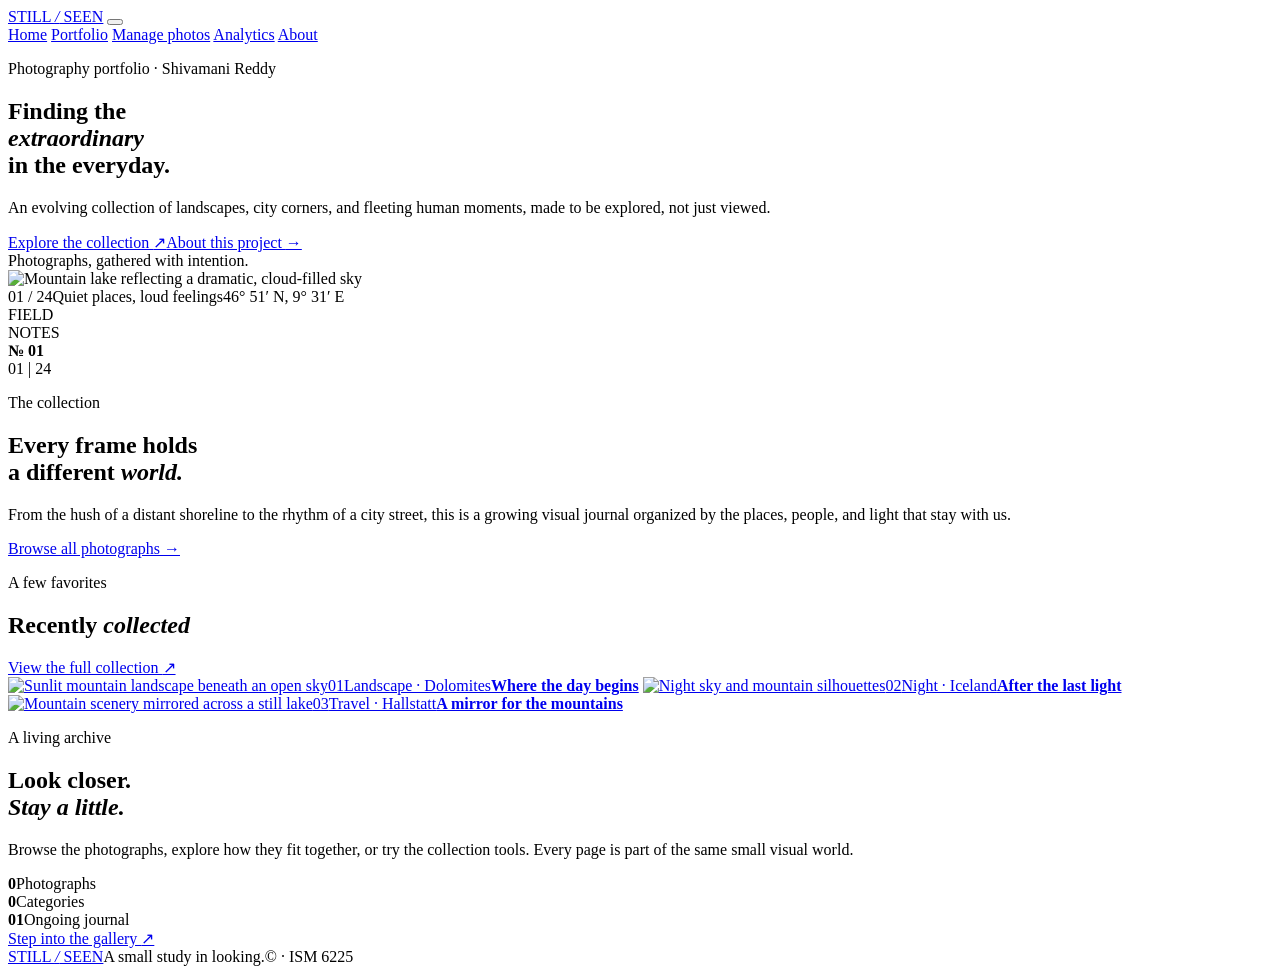
==== index.html @ bc836c69 "Add files via upload" ====
<!doctype html>
<html lang="en">
<head>
  <meta charset="utf-8">
  <meta name="viewport" content="width=device-width, initial-scale=1">
  <meta name="description" content="A photography collection exploring people, places, and the small moments in between.">
  <title>Still / Seen | Photography Portfolio</title>
  <link rel="icon" href="img/brand-mark.svg" type="image/svg+xml">
  <link rel="preconnect" href="https://fonts.googleapis.com">
  <link rel="preconnect" href="https://fonts.gstatic.com" crossorigin>
  <link href="https://fonts.googleapis.com/css2?family=DM+Sans:wght@400;500;600;700&family=Playfair+Display:wght@500;600;700&display=swap" rel="stylesheet">
  <link rel="stylesheet" href="css/main.css">
  <script src="js/main.js?v=4" defer></script>
</head>
<body>
  <header class="site-header">
    <div class="nav-shell">
      <a class="brand" href="index.html"><img src="img/brand-mark.svg" alt=""><span>STILL <i>/</i> SEEN</span></a>
      <button class="menu-toggle" type="button" aria-expanded="false" aria-controls="primary-nav" aria-label="Open navigation"><span></span><span></span></button>
      <nav class="primary-nav" id="primary-nav" aria-label="Main navigation">
        <a class="current" aria-current="page" href="index.html">Home</a>
        <a href="portfolio.html">Portfolio</a>
        <a href="managephotos.html">Manage photos</a>
        <a href="analytics.html">Analytics</a>
        <a href="aboutus.html">About</a>
      </nav>
    </div>
  </header>
  <main>
    <section class="hero">
      <div class="hero-copy">
        <p class="eyebrow"><span class="eyebrow-dot"></span> Photography portfolio · Shivamani Reddy</p>
        <h1>Finding the<br><em>extraordinary</em><br>in the everyday.</h1>
        <p class="hero-description">An evolving collection of landscapes, city corners, and fleeting human moments, made to be explored, not just viewed.</p>
        <div class="hero-actions"><a class="button button-dark" href="portfolio.html">Explore the collection <span aria-hidden="true">↗</span></a><a class="text-link" href="aboutus.html">About this project <span aria-hidden="true">→</span></a></div>
        <div class="hero-note"><span class="note-line"></span><span>Photographs, gathered with intention.</span></div>
      </div>
      <div class="hero-visual">
        <img src="img/alpine-lake.webp" alt="Mountain lake reflecting a dramatic, cloud-filled sky">
        <div class="photo-caption">        <span>01 / 24</span><span>Quiet places, loud feelings</span><span>46° 51′ N, 9° 31′ E</span></div>
        <div class="image-stamp">FIELD<br>NOTES<br><b>№ 01</b></div>
      </div>
      <div class="hero-index" aria-hidden="true">01 | 24</div>
    </section>
    <section class="intro section-wrap">
      <div><p class="eyebrow">The collection</p><h2>Every frame holds<br>a different <em>world.</em></h2></div>
      <div class="intro-aside"><p>From the hush of a distant shoreline to the rhythm of a city street, this is a growing visual journal organized by the places, people, and light that stay with us.</p><a class="text-link" href="portfolio.html">Browse all photographs <span aria-hidden="true">→</span></a></div>
    </section>
    <section class="featured section-wrap">
      <div class="section-heading"><div><p class="eyebrow">A few favorites</p><h2>Recently <em>collected</em></h2></div><a class="text-link" href="portfolio.html">View the full collection <span aria-hidden="true">↗</span></a></div>
      <div class="featured-grid">
        <a class="featured-card featured-large" href="portfolio.html"><img src="img/dolomites.webp" alt="Sunlit mountain landscape beneath an open sky" loading="lazy"><span class="card-number">01</span><span class="featured-label"><span>Landscape · Dolomites</span><b>Where the day begins</b></span></a>
        <a class="featured-card" href="portfolio.html"><img src="img/night-sky.webp" alt="Night sky and mountain silhouettes" loading="lazy"><span class="card-number">02</span><span class="featured-label"><span>Night · Iceland</span><b>After the last light</b></span></a>
        <a class="featured-card" href="portfolio.html"><img src="img/lake-reflection.webp" alt="Mountain scenery mirrored across a still lake" loading="lazy"><span class="card-number">03</span><span class="featured-label"><span>Travel · Hallstatt</span><b>A mirror for the mountains</b></span></a>
      </div>
    </section>
    <section class="home-bottom">
      <div class="section-wrap bottom-inner"><div><p class="eyebrow">A living archive</p><h2>Look closer.<br><em>Stay a little.</em></h2></div><div class="bottom-right"><p>Browse the photographs, explore how they fit together, or try the collection tools. Every page is part of the same small visual world.</p><div class="stat-line"><div><strong data-stat-total>0</strong><span>Photographs</span></div><div><strong data-stat-categories>0</strong><span>Categories</span></div><div><strong>01</strong><span>Ongoing journal</span></div></div><a class="button button-light" href="portfolio.html">Step into the gallery <span aria-hidden="true">↗</span></a></div></div>
    </section>
  </main>
  <footer class="site-footer"><div class="footer-inner"><a class="brand" href="index.html"><img src="img/brand-mark.svg" alt=""><span>STILL <i>/</i> SEEN</span></a><span>A small study in looking.</span><span>© <span data-year></span> · ISM 6225</span></div></footer>
</body>
</html>
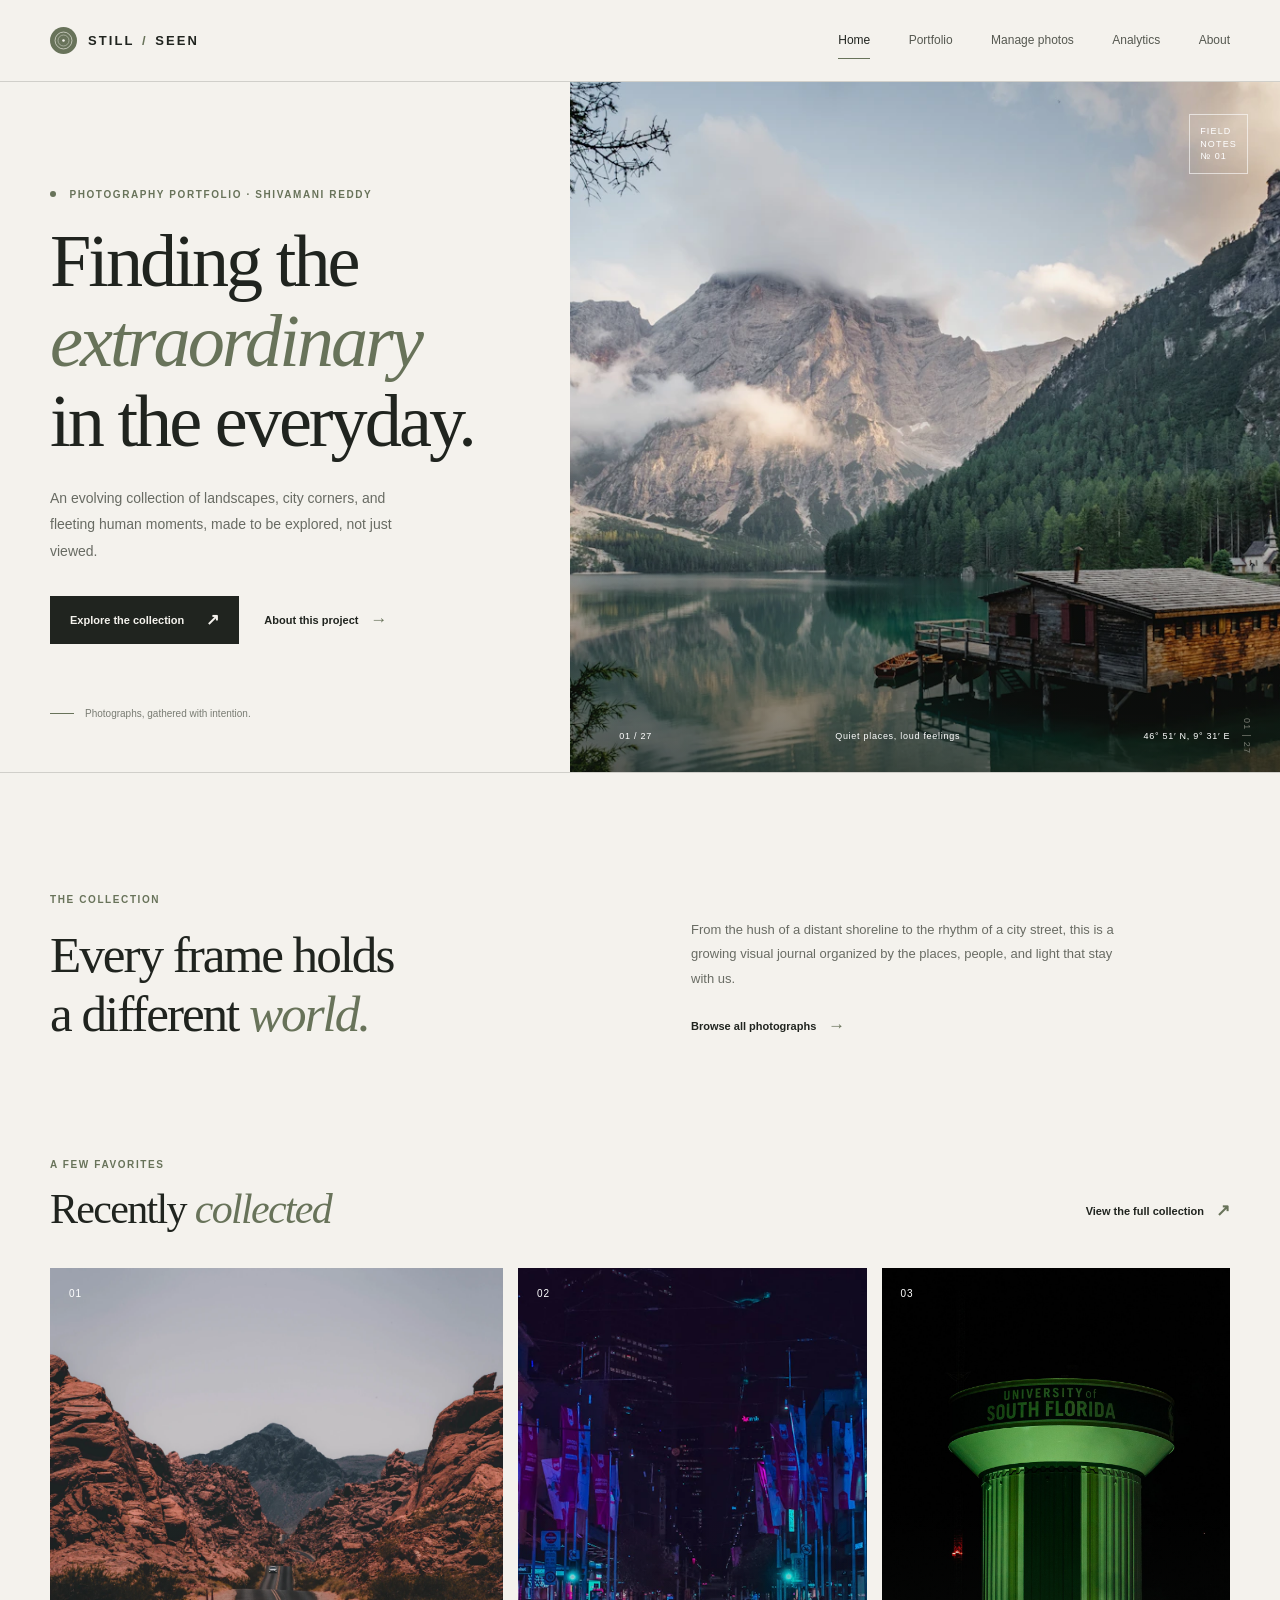
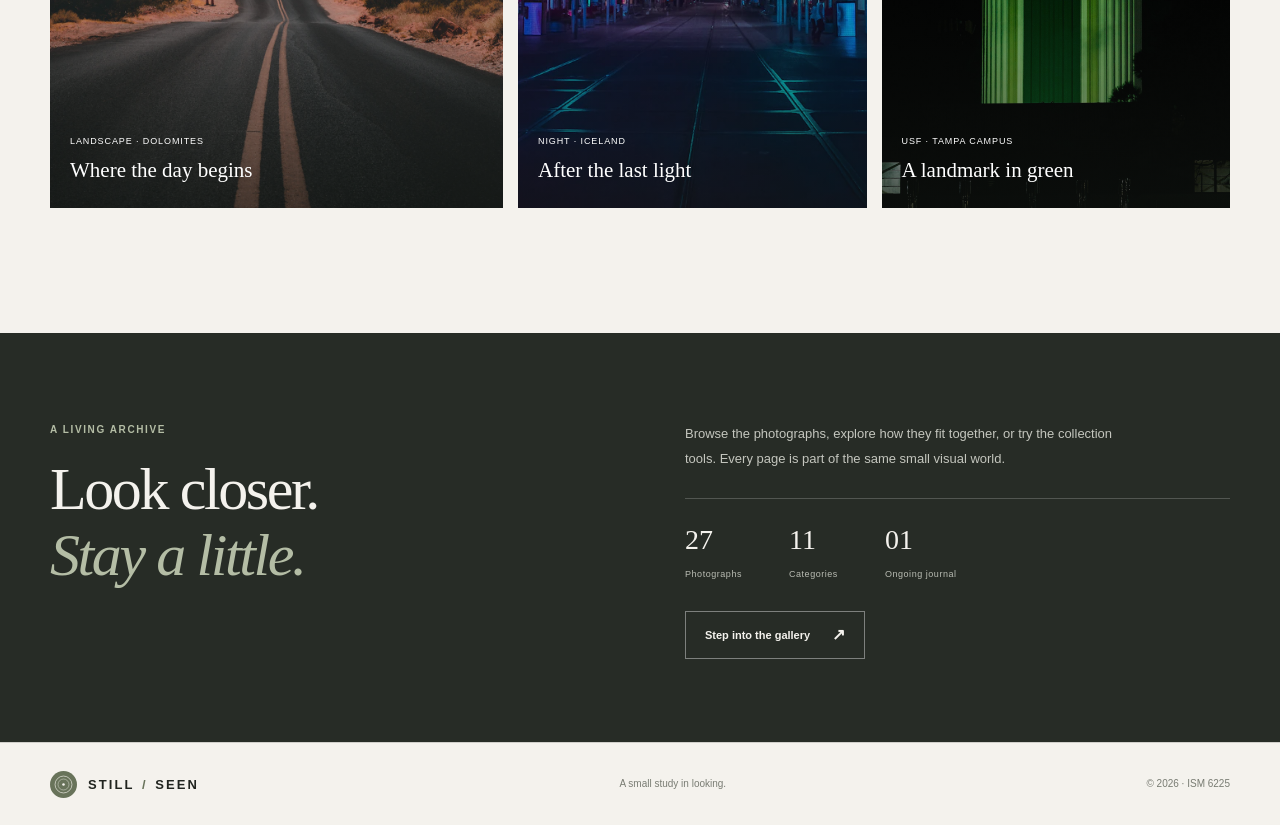
==== commit ac6478eb: "Add USF campus photographs to portfolio Co-authored-by: Copilot <223556219+Copilot@users.noreply.git" ====
--- a/index.html
+++ b/index.html
@@ -37,10 +37,10 @@
       </div>
       <div class="hero-visual">
         <img src="img/alpine-lake.webp" alt="Mountain lake reflecting a dramatic, cloud-filled sky">
-        <div class="photo-caption">        <span>01 / 24</span><span>Quiet places, loud feelings</span><span>46° 51′ N, 9° 31′ E</span></div>
+        <div class="photo-caption">                <span>01 / 27</span><span>Quiet places, loud feelings</span><span>46° 51′ N, 9° 31′ E</span></div>
         <div class="image-stamp">FIELD<br>NOTES<br><b>№ 01</b></div>
       </div>
-      <div class="hero-index" aria-hidden="true">01 | 24</div>
+      <div class="hero-index" aria-hidden="true">01 | 27</div>
     </section>
     <section class="intro section-wrap">
       <div><p class="eyebrow">The collection</p><h2>Every frame holds<br>a different <em>world.</em></h2></div>
@@ -51,7 +51,7 @@
       <div class="featured-grid">
         <a class="featured-card featured-large" href="portfolio.html"><img src="img/dolomites.webp" alt="Sunlit mountain landscape beneath an open sky" loading="lazy"><span class="card-number">01</span><span class="featured-label"><span>Landscape · Dolomites</span><b>Where the day begins</b></span></a>
         <a class="featured-card" href="portfolio.html"><img src="img/night-sky.webp" alt="Night sky and mountain silhouettes" loading="lazy"><span class="card-number">02</span><span class="featured-label"><span>Night · Iceland</span><b>After the last light</b></span></a>
-        <a class="featured-card" href="portfolio.html"><img src="img/lake-reflection.webp" alt="Mountain scenery mirrored across a still lake" loading="lazy"><span class="card-number">03</span><span class="featured-label"><span>Travel · Hallstatt</span><b>A mirror for the mountains</b></span></a>
+        <a class="featured-card" href="portfolio.html?category=USF"><img src="img/usf-water-tower.jpg" alt="The University of South Florida campus water tower" loading="lazy"><span class="card-number">03</span><span class="featured-label"><span>USF · Tampa campus</span><b>A landmark in green</b></span></a>
       </div>
     </section>
     <section class="home-bottom">
--- a/css/main.css
+++ b/css/main.css
@@ -0,0 +1,309 @@
+:root {
+  color-scheme: light;
+  --paper: #f4f2ed;
+  --paper-deep: #eae7df;
+  --ink: #20241f;
+  --muted: #797c73;
+  --olive: #68735a;
+  --line: rgba(32, 36, 31, .17);
+  --serif: "Playfair Display", Georgia, serif;
+  --sans: "DM Sans", Arial, sans-serif;
+}
+* { box-sizing: border-box; }
+html { scroll-behavior: smooth; }
+body { margin: 0; background: var(--paper); color: var(--ink); font-family: var(--sans); font-size: 15px; line-height: 1.65; -webkit-font-smoothing: antialiased; }
+img { display: block; max-width: 100%; }
+a { color: inherit; text-decoration: none; }
+button, input, select, textarea { font: inherit; }
+button, a { -webkit-tap-highlight-color: transparent; }
+.sr-only { position: absolute; width: 1px; height: 1px; overflow: hidden; clip: rect(0,0,0,0); white-space: nowrap; }
+.site-header { height: 82px; border-bottom: 1px solid var(--line); }
+.nav-shell, .footer-inner { width: min(1440px, calc(100% - 100px)); height: 100%; margin: 0 auto; display: flex; align-items: center; justify-content: space-between; }
+.brand { display: inline-flex; align-items: center; gap: 11px; font-size: 13px; font-weight: 700; letter-spacing: .16em; white-space: nowrap; }
+.brand img { width: 27px; height: 27px; }
+.brand i { color: var(--olive); font-style: normal; padding: 0 2px; }
+.primary-nav { display: flex; align-items: center; gap: clamp(22px, 3vw, 47px); }
+.primary-nav a { position: relative; color: #555850; font-size: 12px; transition: color .2s; }
+.primary-nav a:hover, .primary-nav a.current { color: var(--ink); }
+.primary-nav a.current::after { position: absolute; right: 0; bottom: -9px; left: 0; height: 1px; background: var(--olive); content: ""; }
+.menu-toggle { display: none; border: 0; background: transparent; }
+.hero { min-height: 690px; display: grid; grid-template-columns: .89fr 1.11fr; position: relative; border-bottom: 1px solid var(--line); }
+.hero-copy { padding: 105px 5vw 50px max(50px, calc((100vw - 1440px) / 2)); display: flex; flex-direction: column; align-items: flex-start; }
+.eyebrow { margin: 0 0 19px; color: var(--olive); font-size: 10px; font-weight: 700; letter-spacing: .16em; line-height: 1.5; text-transform: uppercase; }
+.eyebrow-dot { display: inline-block; width: 6px; height: 6px; margin-right: 9px; border-radius: 50%; background: var(--olive); vertical-align: 1px; }
+h1, h2, h3, p { margin-top: 0; }
+h1, h2 { font-family: var(--serif); font-weight: 500; letter-spacing: -.04em; }
+h1 { margin-bottom: 23px; font-size: clamp(48px, 5.8vw, 82px); line-height: 1.08; }
+h1 em, h2 em { color: var(--olive); font-weight: 500; }
+.hero-description { max-width: 375px; margin: 0; color: #686b63; font-size: 14px; line-height: 1.9; }
+.hero-actions { display: flex; align-items: center; gap: 25px; margin-top: 32px; }
+.button { min-height: 48px; padding: 0 19px; display: inline-flex; align-items: center; justify-content: center; gap: 22px; border: 1px solid transparent; cursor: pointer; font-size: 11px; font-weight: 600; transition: background .2s, color .2s, border-color .2s; }
+.button span { font-size: 16px; }
+.button-dark { background: var(--ink); color: var(--paper); }
+.button-dark:hover { background: var(--olive); }
+.button-light { border-color: rgba(255,255,255,.4); color: var(--paper); }
+.button-light:hover { background: var(--paper); color: var(--ink); }
+.button-quiet { border-color: var(--line); color: var(--ink); background: transparent; }
+.button-quiet:hover { border-color: var(--ink); }
+.text-link { display: inline-flex; align-items: center; gap: 12px; font-size: 11px; font-weight: 600; }
+.text-link span { color: var(--olive); font-size: 17px; transition: transform .2s; }
+.text-link:hover span { transform: translateX(4px); }
+.hero-note { display: flex; align-items: center; gap: 11px; margin-top: auto; color: var(--muted); font-size: 10px; }
+.note-line { width: 24px; height: 1px; background: var(--olive); }
+.hero-visual { position: relative; min-height: 690px; overflow: hidden; background: #68735a; }
+.hero-visual > img { width: 100%; height: 100%; position: absolute; inset: 0; object-fit: cover; }
+.hero-visual::after { position: absolute; inset: 55% 0 0; background: linear-gradient(transparent, rgba(15,19,16,.56)); content: ""; }
+.photo-caption { position: absolute; z-index: 1; right: 7%; bottom: 28px; left: 7%; display: flex; justify-content: space-between; gap: 8px; color: #fff; font-size: 9px; letter-spacing: .08em; }
+.image-stamp { position: absolute; z-index: 1; top: 32px; right: 32px; padding: 10px; border: 1px solid rgba(255,255,255,.6); color: white; font-size: 9px; line-height: 1.4; letter-spacing: .13em; }
+.image-stamp b { font-weight: 500; }
+.hero-index { position: absolute; right: 2vw; bottom: 18px; color: var(--muted); font-size: 9px; letter-spacing: .14em; writing-mode: vertical-rl; }
+.section-wrap { width: min(1240px, calc(100% - 100px)); margin: 0 auto; }
+.intro { padding-top: 119px; padding-bottom: 113px; display: grid; grid-template-columns: 1fr 1fr; align-items: end; gap: 80px; }
+.intro h2, .section-heading h2 { margin: 0; font-size: clamp(36px, 4vw, 54px); line-height: 1.15; }
+.intro-aside { max-width: 440px; padding: 0 0 4px 11px; }
+.intro-aside p, .bottom-right > p { margin-bottom: 20px; color: #696c64; font-size: 13px; line-height: 1.9; }
+.featured { padding-bottom: 125px; }
+.section-heading { display: flex; align-items: end; justify-content: space-between; margin-bottom: 35px; }
+.section-heading .eyebrow { margin-bottom: 13px; }
+.section-heading h2 { font-size: 42px; }
+.section-heading > .text-link { margin-bottom: 8px; }
+.featured-grid { height: 540px; display: grid; grid-template-columns: 1.3fr 1fr 1fr; gap: 15px; }
+.featured-card { min-height: 250px; position: relative; overflow: hidden; background: var(--paper-deep); }
+.featured-card::after { position: absolute; inset: 45% 0 0; background: linear-gradient(transparent, rgba(15,19,16,.69)); content: ""; }
+.featured-card img { width: 100%; height: 100%; position: absolute; inset: 0; object-fit: cover; transition: transform .65s; }
+.featured-card:hover img { transform: scale(1.035); }
+.card-number { position: absolute; z-index: 1; top: 18px; left: 19px; color: white; font-size: 10px; letter-spacing: .1em; }
+.featured-label { position: absolute; z-index: 1; right: 20px; bottom: 20px; left: 20px; display: grid; gap: 5px; color: white; }
+.featured-label span { font-size: 9px; letter-spacing: .1em; text-transform: uppercase; }
+.featured-label b { font-family: var(--serif); font-size: 21px; font-weight: 500; }
+.home-bottom { padding: 89px 0 83px; background: #272c26; color: var(--paper); }
+.bottom-inner { display: grid; grid-template-columns: 1fr 1fr; gap: 90px; }
+.bottom-inner h2 { margin: 0; font-size: 60px; line-height: 1.1; }
+.bottom-inner h2 em { color: #b4bda5; }
+.bottom-inner .eyebrow { color: #b4bda5; }
+.bottom-right > p { max-width: 460px; color: #c4c6be; }
+.stat-line { display: flex; gap: 47px; margin: 27px 0 30px; padding-top: 18px; border-top: 1px solid rgba(255,255,255,.2); }
+.stat-line div { display: grid; gap: 3px; }
+.stat-line strong { font-family: var(--serif); font-size: 28px; font-weight: 500; }
+.stat-line span { color: #b9bcb3; font-size: 9px; letter-spacing: .06em; }
+.site-footer { min-height: 82px; border-top: 1px solid var(--line); }
+.footer-inner { min-height: 82px; gap: 20px; }
+.footer-inner > span { color: var(--muted); font-size: 10px; }
+.footer-inner .brand { color: var(--ink); }
+.page-intro { padding-top: 88px; padding-bottom: 45px; }
+.page-intro h1 { margin-bottom: 21px; font-size: clamp(52px, 7vw, 88px); }
+.page-intro-row { display: flex; justify-content: space-between; align-items: end; gap: 20px; padding-bottom: 25px; border-bottom: 1px solid var(--line); }
+.page-intro-row p { max-width: 420px; margin: 0; color: #696c64; font-size: 13px; }
+.page-index { color: var(--muted); font-size: 9px; letter-spacing: .14em; white-space: nowrap; }
+.gallery-section { padding-top: 11px; padding-bottom: 105px; }
+.gallery-tools { display: grid; grid-template-columns: minmax(220px, 1fr) 190px 170px auto; align-items: center; gap: 12px; padding: 19px 0 15px; border-bottom: 1px solid var(--line); }
+.search-control, .select-control { height: 44px; display: flex; align-items: center; gap: 11px; padding: 0 13px; border: 1px solid var(--line); background: rgba(255,255,255,.3); }
+.search-control > span:not(.sr-only) { color: var(--olive); font-size: 22px; }
+.search-control input, .select-control select { width: 100%; border: 0; outline: 0; background: transparent; color: var(--ink); font-size: 11px; }
+.search-control input::placeholder { color: #878980; }
+.select-control select { cursor: pointer; }
+.clear-button { border: 0; background: transparent; color: var(--olive); cursor: pointer; font-size: 10px; text-align: right; }
+.clear-button:hover { text-decoration: underline; }
+.gallery-meta { display: flex; justify-content: space-between; padding: 20px 0; }
+.gallery-meta p { margin: 0; color: var(--muted); font-size: 11px; }
+.gallery-meta > span { color: var(--muted); font-size: 9px; letter-spacing: .1em; }
+.photo-grid { display: grid; grid-template-columns: repeat(3, minmax(0, 1fr)); gap: 35px 17px; }
+.gallery-card { min-width: 0; border: 0; padding: 0; background: transparent; color: inherit; cursor: pointer; text-align: left; }
+.gallery-image { position: relative; aspect-ratio: 1.16; overflow: hidden; background: var(--paper-deep); }
+.gallery-image img { width: 100%; height: 100%; object-fit: cover; transition: transform .5s; }
+.gallery-card:hover img { transform: scale(1.035); }
+.gallery-image::after { position: absolute; inset: 60% 0 0; background: linear-gradient(transparent, rgba(15,19,16,.27)); content: ""; }
+.gallery-image > span { position: absolute; z-index: 1; right: 13px; bottom: 11px; color: white; font-size: 9px; letter-spacing: .12em; }
+.gallery-card-copy { display: flex; justify-content: space-between; gap: 12px; padding-top: 11px; }
+.gallery-card-copy > span { min-width: 0; flex: 1; }
+.gallery-card-copy p { overflow: hidden; margin: 0 0 3px; color: var(--olive); font-size: 9px; letter-spacing: .09em; text-overflow: ellipsis; text-transform: uppercase; white-space: nowrap; }
+.gallery-card-copy h2 { overflow: hidden; margin: 0; font-family: var(--serif); font-size: 18px; font-weight: 500; text-overflow: ellipsis; white-space: nowrap; }
+.gallery-card-copy time { flex-shrink: 0; padding-top: 3px; color: var(--muted); font-size: 10px; }
+.empty-state { padding: 35px 20px; color: var(--muted); font-size: 13px; text-align: center; }
+.photo-dialog { width: min(900px, calc(100% - 32px)); max-height: calc(100% - 32px); padding: 0; overflow: auto; border: 0; background: var(--paper); color: var(--ink); }
+.photo-dialog::backdrop { background: rgba(22,26,22,.76); }
+.photo-dialog[open] { display: grid; grid-template-columns: 1.2fr 1fr; }
+.photo-dialog > img { width: 100%; height: 100%; max-height: 590px; object-fit: cover; background: var(--paper-deep); }
+.dialog-copy { align-self: center; padding: 42px; }
+.dialog-copy h2 { margin: 0 0 17px; font-size: 37px; }
+.dialog-description { color: #686b63; font-size: 12px; line-height: 1.8; }
+.dialog-copy dl { display: grid; grid-template-columns: 1fr 1fr; gap: 17px; margin: 25px 0 0; padding-top: 18px; border-top: 1px solid var(--line); }
+.dialog-copy dl div { display: grid; gap: 4px; }
+.dialog-copy dt { color: var(--muted); font-size: 9px; letter-spacing: .1em; text-transform: uppercase; }
+.dialog-copy dd { margin: 0; font-size: 11px; }
+.photo-credit { margin: 22px 0 0; color: var(--muted); font-size: 10px; line-height: 1.7; }
+.photo-credit a { color: var(--olive); text-decoration: underline; text-underline-offset: 2px; }
+.dialog-close { position: absolute; z-index: 2; top: 12px; right: 12px; width: 36px; height: 36px; border: 1px solid var(--line); border-radius: 50%; background: var(--paper); cursor: pointer; font-size: 23px; line-height: 1; }
+.manager-layout { display: grid; grid-template-columns: minmax(300px, .75fr) 1.25fr; gap: clamp(35px, 6vw, 85px); padding-top: 15px; padding-bottom: 110px; align-items: start; }
+.entry-form { padding: 26px; border: 1px solid var(--line); background: rgba(255,255,255,.25); }
+.form-heading, .records-heading { display: flex; justify-content: space-between; align-items: end; gap: 14px; margin-bottom: 25px; padding-bottom: 18px; border-bottom: 1px solid var(--line); }
+.form-heading .eyebrow, .records-heading .eyebrow { margin-bottom: 7px; }
+.form-heading h2, .records-heading h2 { margin: 0; font-size: 25px; }
+.record-number, .records-heading > p { margin: 0; color: var(--muted); font-size: 8px; letter-spacing: .12em; white-space: nowrap; }
+.form-field { display: grid; gap: 6px; margin-bottom: 14px; }
+.form-field > span { color: #4c5049; font-size: 10px; font-weight: 600; }
+.form-field > span b { color: #a44f3f; }
+.form-field input, .form-field select, .form-field textarea { width: 100%; min-height: 42px; padding: 10px 11px; border: 1px solid var(--line); border-radius: 0; outline-color: var(--olive); background: #faf9f6; color: var(--ink); font-size: 11px; }
+.form-field textarea { resize: vertical; }
+.form-field input::placeholder, .form-field textarea::placeholder { color: #999b94; }
+.form-row { display: grid; grid-template-columns: 1fr .75fr; gap: 12px; }
+.form-actions { display: flex; gap: 9px; margin-top: 20px; }
+.form-actions .button { min-height: 43px; padding: 0 13px; font-size: 10px; }
+.form-feedback { min-height: 18px; margin: 10px 0 0; color: var(--olive); font-size: 10px; }
+.form-feedback.error { color: #a44f3f; }
+.records-panel { min-width: 0; }
+.records-heading h2 span { color: var(--muted); font: 11px var(--sans); }
+.records-list { display: grid; }
+.record-row { display: grid; grid-template-columns: 82px 1fr auto; gap: 16px; align-items: center; padding: 13px 0; border-bottom: 1px solid var(--line); }
+.record-row > img { width: 82px; height: 64px; object-fit: cover; background: var(--paper-deep); }
+.record-info { min-width: 0; }
+.record-info p { overflow: hidden; margin: 0 0 4px; color: var(--olive); font-size: 9px; letter-spacing: .08em; text-overflow: ellipsis; text-transform: uppercase; white-space: nowrap; }
+.record-info h3 { overflow: hidden; margin: 0; font-family: var(--serif); font-size: 17px; font-weight: 500; text-overflow: ellipsis; white-space: nowrap; }
+.record-info span { color: var(--muted); font-size: 10px; }
+.record-actions { display: flex; gap: 7px; }
+.record-actions button { min-width: 48px; padding: 6px 8px; border: 1px solid var(--line); background: transparent; color: var(--ink); cursor: pointer; font-size: 9px; }
+.record-actions button:hover { border-color: var(--olive); color: var(--olive); }
+.record-actions .delete-record:hover { border-color: #a44f3f; color: #a44f3f; }
+.analytics-section { padding-top: 12px; padding-bottom: 110px; }
+.metric-grid { display: grid; grid-template-columns: repeat(4, 1fr); gap: 13px; margin-bottom: 36px; }
+.metric-card { min-height: 142px; padding: 20px; display: flex; flex-direction: column; border: 1px solid var(--line); }
+.metric-card > span { color: var(--muted); font-size: 10px; }
+.metric-card strong { margin: 7px 0 4px; font-family: var(--serif); font-size: 40px; font-weight: 500; line-height: 1.2; }
+.metric-card small { color: var(--muted); font-size: 9px; }
+.chart-grid { display: grid; grid-template-columns: 1fr 1fr; gap: 15px; }
+.chart-card { min-width: 0; padding: 23px; border: 1px solid var(--line); }
+.chart-heading { display: flex; justify-content: space-between; align-items: start; gap: 10px; margin-bottom: 18px; }
+.chart-heading .eyebrow { margin-bottom: 5px; }
+.chart-heading h2 { margin: 0; font-size: 23px; }
+.chart-heading > span { padding-top: 6px; color: var(--muted); font-size: 8px; letter-spacing: .1em; white-space: nowrap; }
+.chart-container { height: 265px; position: relative; }
+.chart-wide { grid-column: 1 / -1; }
+.chart-container-wide { height: 260px; }
+.chart-error { padding: 15px; border: 1px solid #c9a77d; color: #795d38; font-size: 12px; }
+.analytics-note { max-width: 700px; margin: 27px 0 0; color: var(--muted); font-size: 11px; }
+.analytics-note a { color: var(--olive); text-decoration: underline; text-underline-offset: 3px; }
+.about-hero { min-height: 520px; display: grid; grid-template-columns: 1fr .82fr; align-items: center; gap: 90px; padding-top: 65px; padding-bottom: 65px; }
+.about-hero h1 { margin-bottom: 23px; font-size: clamp(52px, 6.4vw, 81px); }
+.about-lead { max-width: 485px; margin-bottom: 26px; color: #686b63; font-size: 14px; line-height: 1.9; }
+.about-lead strong { color: var(--ink); font-weight: 600; }
+.about-image { height: 390px; position: relative; }
+.about-image img { width: 100%; height: 100%; object-fit: cover; }
+.about-image span { position: absolute; right: 0; bottom: 0; padding: 11px 14px; background: var(--paper); color: var(--muted); font-size: 8px; letter-spacing: .13em; }
+.about-body { display: grid; grid-template-columns: .65fr 1.35fr; gap: 80px; padding-top: 75px; padding-bottom: 100px; border-top: 1px solid var(--line); }
+.about-kicker > span { color: var(--muted); font-size: 10px; }
+.about-story { max-width: 700px; }
+.about-story h2 { margin-bottom: 22px; font-size: 38px; line-height: 1.25; }
+.about-story > p { color: #686b63; font-size: 13px; line-height: 1.9; }
+.tech-tags { display: flex; flex-wrap: wrap; gap: 8px; margin: 27px 0; }
+.tech-tags span { padding: 7px 11px; border: 1px solid var(--line); color: #565a52; font-size: 9px; }
+.github-reminder { margin-top: 12px; color: var(--muted); font-size: 10px !important; }
+.about-end { padding: 42px 0; background: var(--paper-deep); }
+.about-end > div { display: flex; align-items: center; justify-content: space-between; gap: 20px; }
+.about-end .eyebrow { margin: 0; }
+.about-end a { font-family: var(--serif); font-size: 20px; }
+.about-end a span { color: var(--olive); }
+@media (min-width: 1441px) { .hero-copy { padding-left: calc((100vw - 1440px) / 2); } }
+@media (max-width: 900px) {
+  .nav-shell, .footer-inner, .section-wrap { width: calc(100% - 56px); }
+  .hero { min-height: 590px; grid-template-columns: .92fr 1.08fr; }
+  .hero-copy { min-height: 590px; padding: 82px 26px 40px 28px; }
+  .hero-visual { min-height: 590px; }
+  .hero-actions { align-items: flex-start; flex-direction: column; gap: 17px; }
+  .intro { gap: 40px; padding-top: 85px; padding-bottom: 85px; }
+  .featured-grid { height: 440px; gap: 10px; }
+  .bottom-inner { gap: 45px; }
+  .gallery-tools { grid-template-columns: 1fr 1fr 1fr; }
+  .search-control { grid-column: 1 / -1; }
+  .clear-button { text-align: left; }
+  .manager-layout { grid-template-columns: minmax(280px, .8fr) 1.2fr; gap: 28px; }
+  .entry-form { padding: 20px; }
+  .record-row { grid-template-columns: 66px 1fr; gap: 11px; }
+  .record-row > img { width: 66px; height: 58px; }
+  .record-actions { grid-column: 2; }
+  .about-hero { gap: 40px; }
+  .about-image { height: 330px; }
+  .about-body { gap: 40px; }
+}
+@media (max-width: 620px) {
+  body { font-size: 14px; }
+  .site-header { height: 68px; position: relative; z-index: 5; }
+  .nav-shell, .footer-inner, .section-wrap { width: calc(100% - 40px); }
+  .brand { font-size: 11px; }
+  .brand img { width: 24px; height: 24px; }
+  .menu-toggle { width: 40px; height: 40px; display: grid; align-content: center; justify-items: center; gap: 5px; cursor: pointer; }
+  .menu-toggle span { width: 19px; height: 1px; background: var(--ink); }
+  .primary-nav { position: absolute; top: 67px; right: 0; left: 0; display: none; padding: 9px 20px 18px; border-bottom: 1px solid var(--line); background: var(--paper); }
+  .primary-nav.is-open { display: grid; gap: 0; }
+  .primary-nav a { padding: 12px 0; border-bottom: 1px solid var(--line); }
+  .primary-nav a.current::after { display: none; }
+  .hero { display: flex; flex-direction: column; }
+  .hero-copy { min-height: 480px; padding: 66px 25px 28px 20px; }
+  h1 { font-size: clamp(49px, 13vw, 70px); }
+  .hero-description { max-width: 340px; }
+  .hero-actions { align-items: center; flex-direction: row; flex-wrap: wrap; gap: 15px 20px; margin-top: 25px; }
+  .hero-visual { min-height: 390px; }
+  .hero-index { display: none; }
+  .photo-caption { font-size: 8px; }
+  .intro { grid-template-columns: 1fr; gap: 23px; padding-top: 67px; padding-bottom: 69px; }
+  .intro h2, .section-heading h2 { font-size: 38px; }
+  .intro-aside { padding-left: 0; }
+  .featured { padding-bottom: 75px; }
+  .section-heading { align-items: flex-start; flex-direction: column; gap: 18px; }
+  .featured-grid { height: auto; grid-template-columns: 1fr 1fr; gap: 9px; }
+  .featured-card { min-height: 210px; }
+  .featured-large { grid-column: 1 / -1; min-height: 320px; }
+  .featured-label { right: 12px; bottom: 13px; left: 12px; }
+  .featured-label b { font-size: 17px; }
+  .home-bottom { padding: 62px 0; }
+  .bottom-inner { grid-template-columns: 1fr; gap: 27px; }
+  .bottom-inner h2 { font-size: 51px; }
+  .stat-line { gap: 25px; justify-content: space-between; }
+  .footer-inner { min-height: 103px; flex-wrap: wrap; justify-content: space-between; gap: 4px 10px; padding-top: 18px; padding-bottom: 15px; }
+  .footer-inner > span:nth-child(2) { display: none; }
+  .footer-inner > span { font-size: 9px; }
+  .page-intro { padding-top: 59px; padding-bottom: 30px; }
+  .page-intro h1 { font-size: clamp(48px, 13vw, 72px); }
+  .page-intro-row { align-items: flex-start; flex-direction: column; }
+  .gallery-section { padding-bottom: 72px; }
+  .gallery-tools { grid-template-columns: 1fr 1fr; gap: 8px; }
+  .search-control { grid-column: 1 / -1; }
+  .select-control { padding: 0 8px; }
+  .clear-button { padding: 8px 0; }
+  .gallery-meta > span { max-width: 125px; text-align: right; }
+  .photo-grid { grid-template-columns: repeat(2, minmax(0, 1fr)); gap: 25px 10px; }
+  .gallery-image { aspect-ratio: .9; }
+  .gallery-card-copy h2 { font-size: 15px; }
+  .gallery-card-copy p { font-size: 8px; }
+  .gallery-card-copy time { font-size: 9px; }
+  .photo-dialog[open] { grid-template-columns: 1fr; }
+  .photo-dialog > img { max-height: 45vh; }
+  .dialog-copy { padding: 24px; }
+  .dialog-copy h2 { font-size: 30px; }
+  .manager-layout { grid-template-columns: 1fr; gap: 44px; padding-bottom: 75px; }
+  .entry-form { padding: 19px; }
+  .records-heading { align-items: flex-start; flex-direction: column; }
+  .record-row { grid-template-columns: 65px minmax(0, 1fr) auto; gap: 10px; }
+  .record-row > img { width: 65px; height: 55px; }
+  .record-actions { grid-column: auto; flex-direction: column; }
+  .record-actions button { min-width: 47px; }
+  .record-info h3 { font-size: 15px; }
+  .record-info span { font-size: 9px; }
+  .metric-grid { grid-template-columns: 1fr 1fr; gap: 8px; }
+  .metric-card { min-height: 120px; padding: 13px; }
+  .metric-card strong { font-size: 34px; }
+  .chart-grid { grid-template-columns: 1fr; }
+  .chart-wide { grid-column: auto; }
+  .chart-card { padding: 17px; }
+  .chart-heading { flex-direction: column; }
+  .chart-heading h2 { font-size: 21px; }
+  .chart-container { height: 250px; }
+  .about-hero { min-height: initial; grid-template-columns: 1fr; gap: 32px; padding-top: 58px; padding-bottom: 55px; }
+  .about-hero h1 { font-size: 59px; }
+  .about-image { height: 310px; }
+  .about-body { grid-template-columns: 1fr; gap: 16px; padding-top: 46px; padding-bottom: 65px; }
+  .about-story h2 { font-size: 32px; }
+  .about-end > div { align-items: flex-start; flex-direction: column; }
+}
+@media (prefers-reduced-motion: reduce) {
+  *, *::before, *::after { scroll-behavior: auto !important; transition-duration: .01ms !important; animation-duration: .01ms !important; animation-iteration-count: 1 !important; }
+}
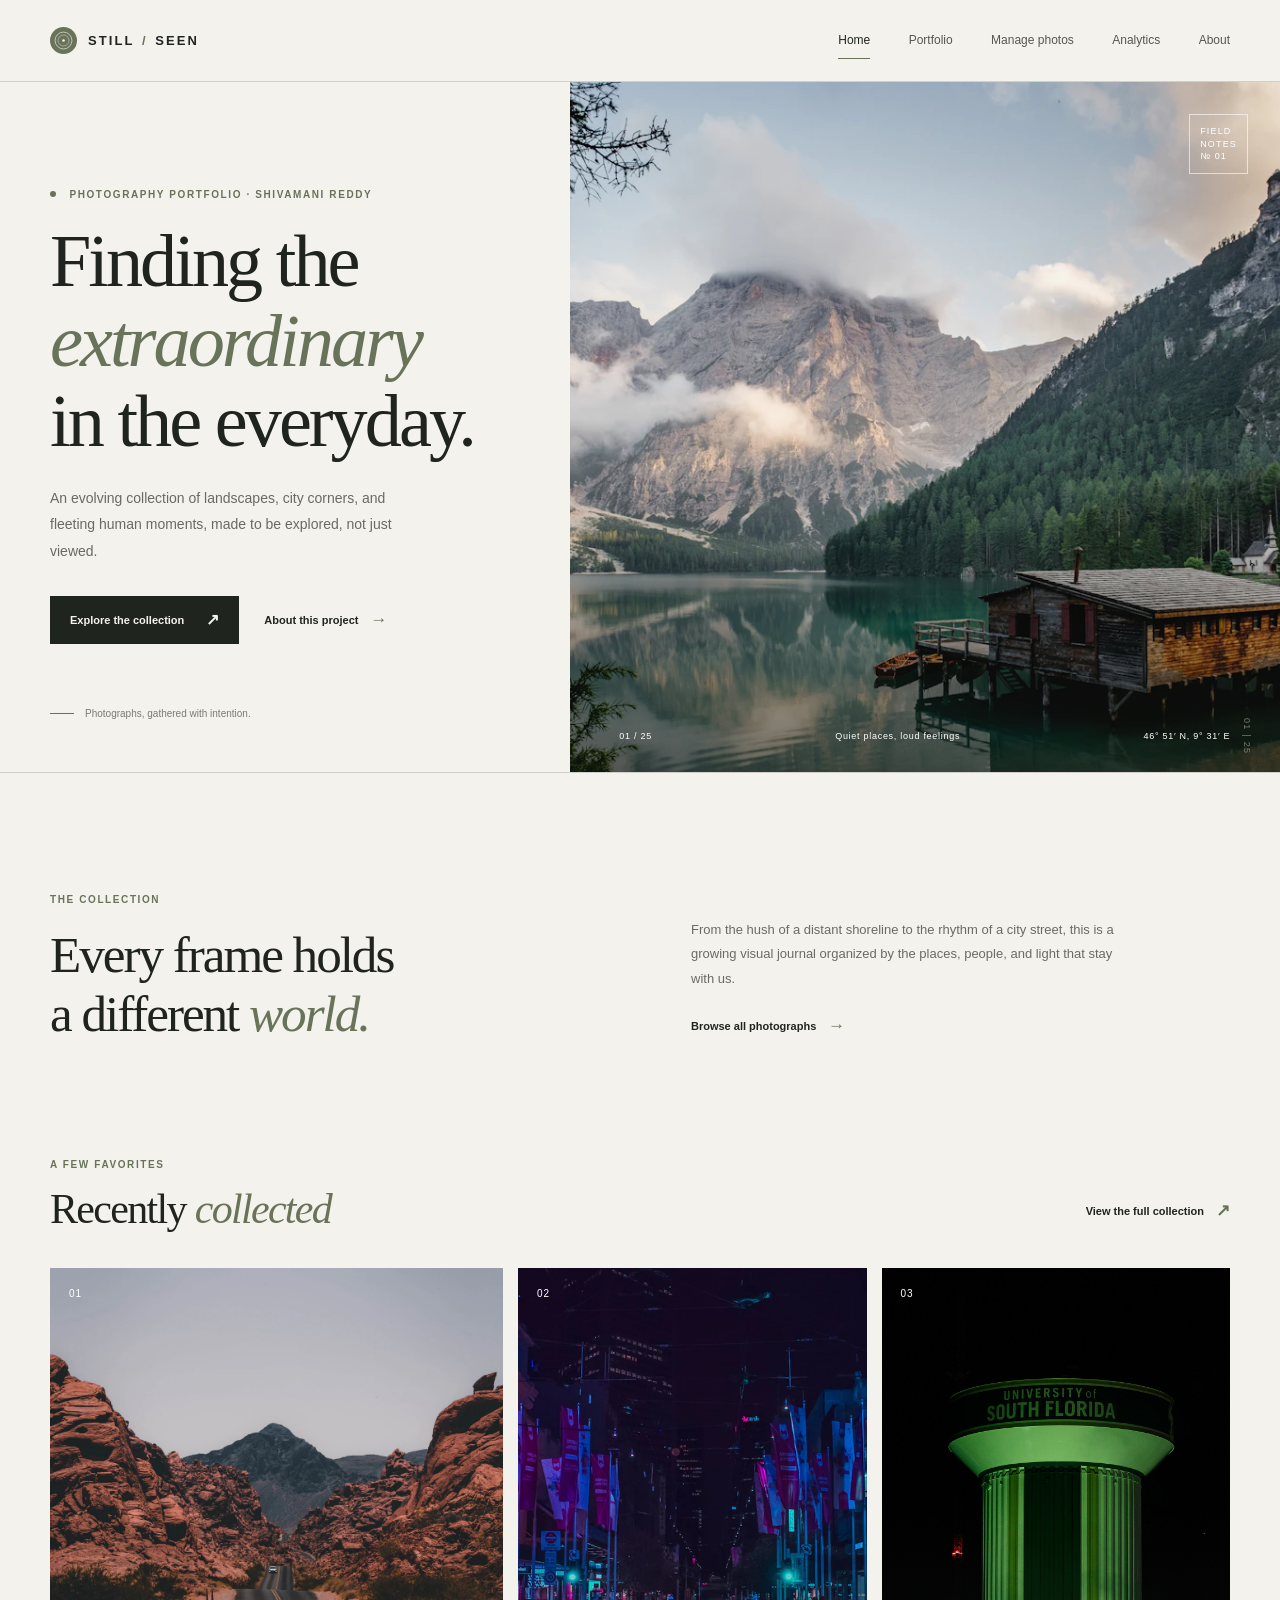
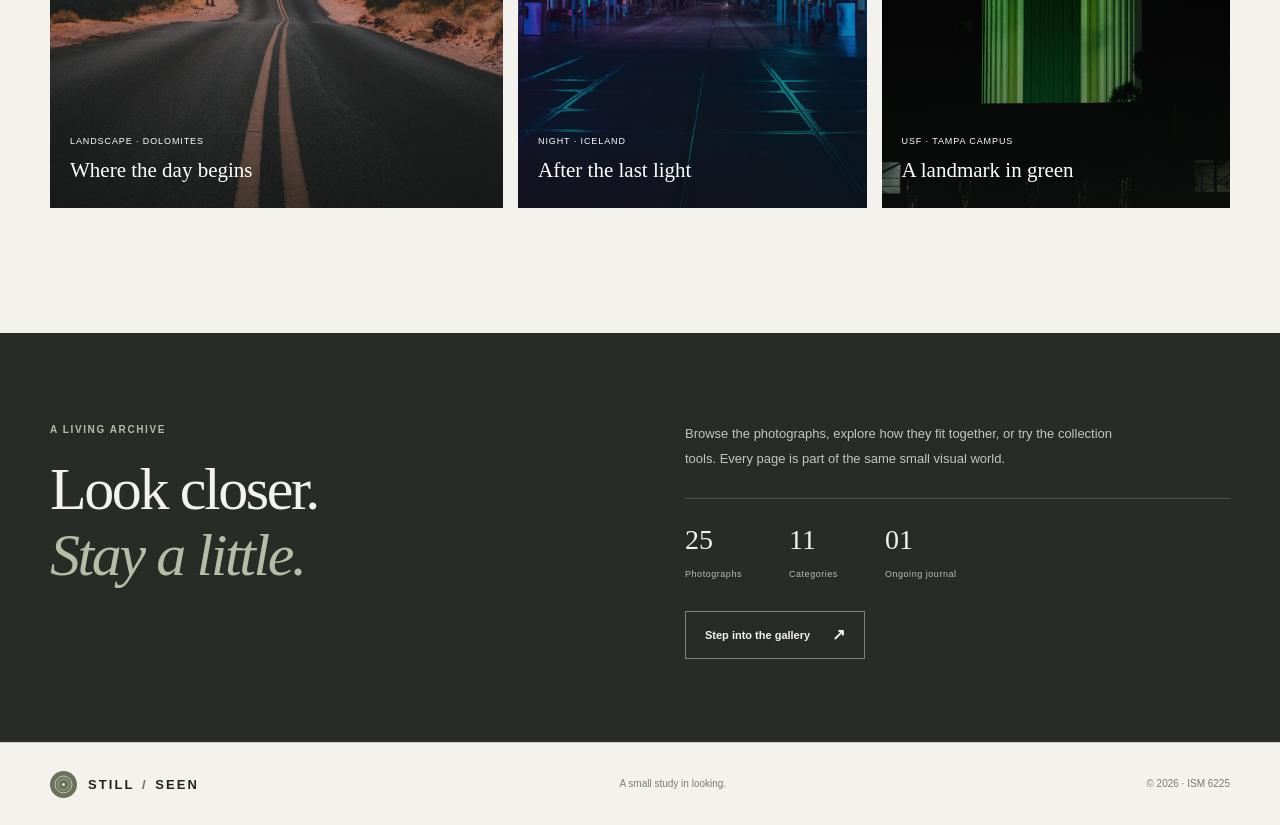
==== commit 0a081005: "Remove two USF campus photos Co-authored-by: Copilot <223556219+Copilot@users.noreply.github.com>" ====
--- a/index.html
+++ b/index.html
@@ -37,10 +37,10 @@
       </div>
       <div class="hero-visual">
         <img src="img/alpine-lake.webp" alt="Mountain lake reflecting a dramatic, cloud-filled sky">
-        <div class="photo-caption">                <span>01 / 27</span><span>Quiet places, loud feelings</span><span>46° 51′ N, 9° 31′ E</span></div>
+        <div class="photo-caption">                <span>01 / 25</span><span>Quiet places, loud feelings</span><span>46° 51′ N, 9° 31′ E</span></div>
         <div class="image-stamp">FIELD<br>NOTES<br><b>№ 01</b></div>
       </div>
-      <div class="hero-index" aria-hidden="true">01 | 27</div>
+      <div class="hero-index" aria-hidden="true">01 | 25</div>
     </section>
     <section class="intro section-wrap">
       <div><p class="eyebrow">The collection</p><h2>Every frame holds<br>a different <em>world.</em></h2></div>
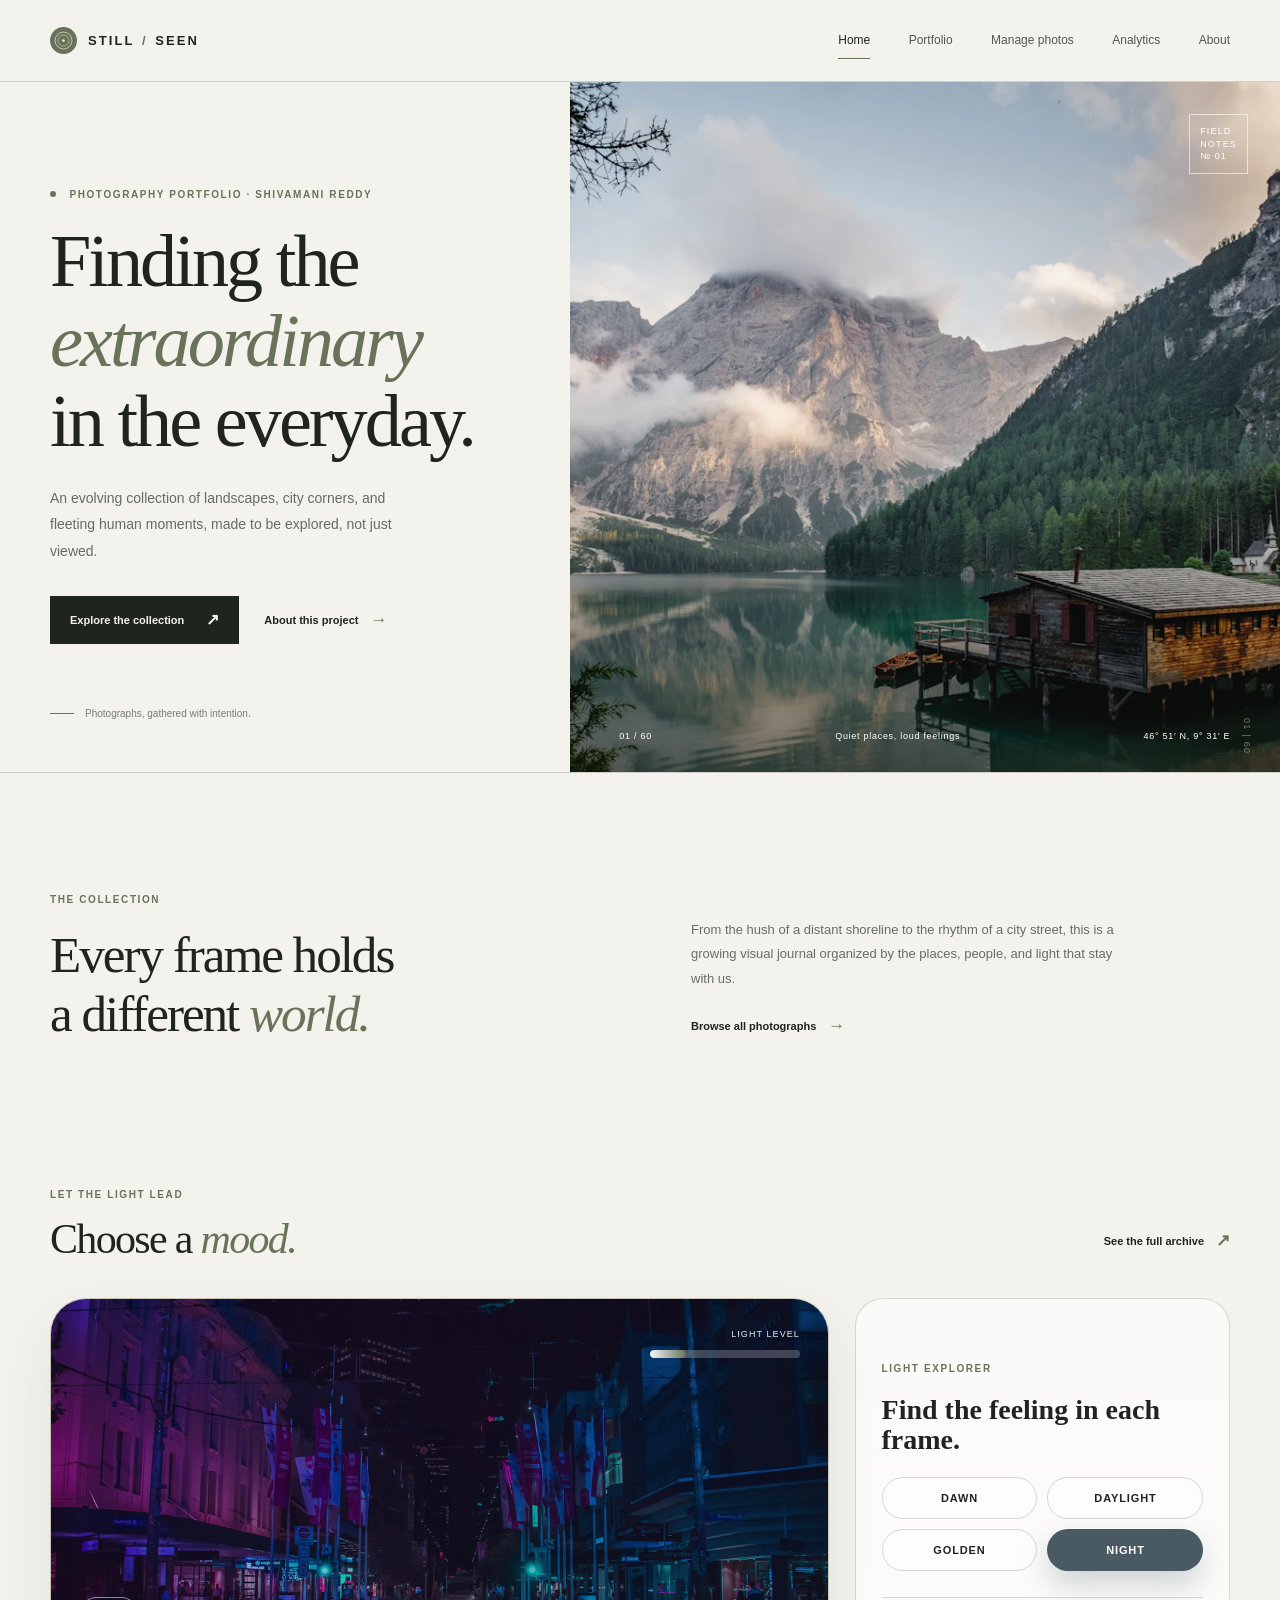
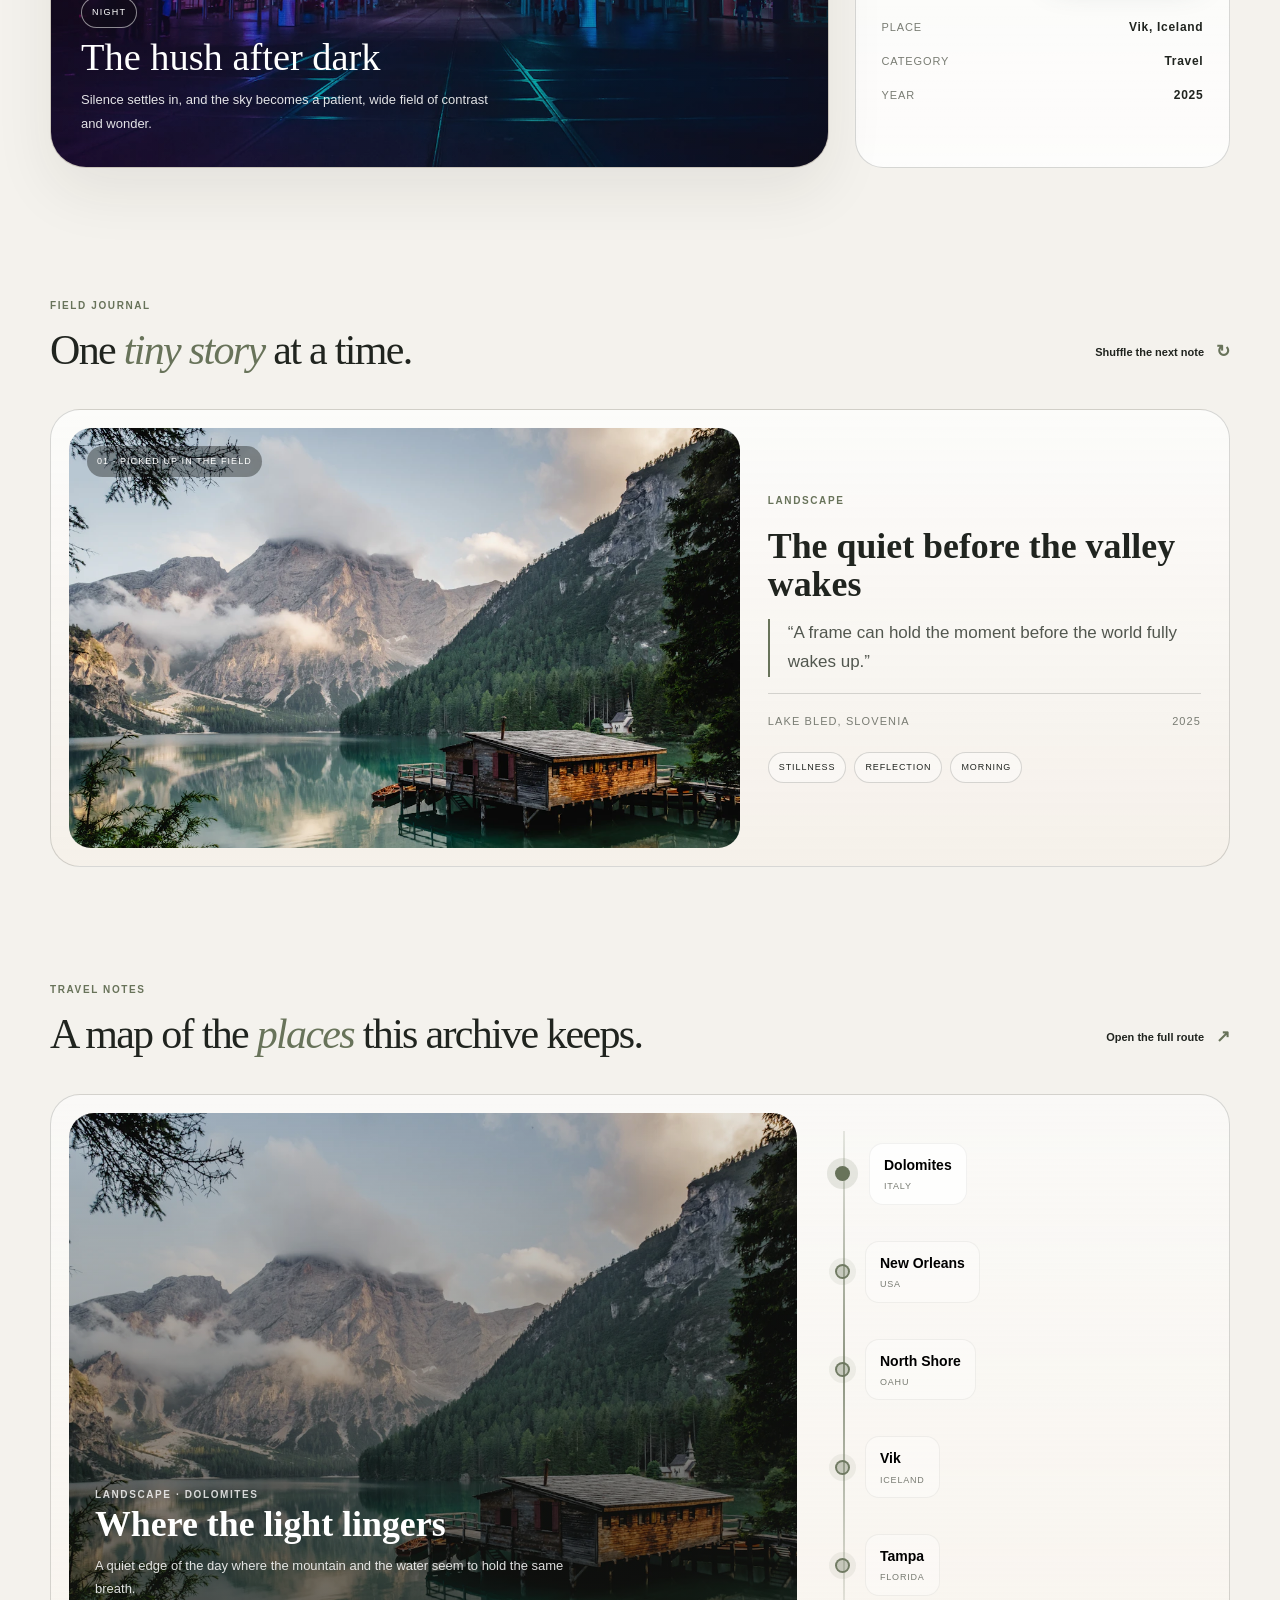
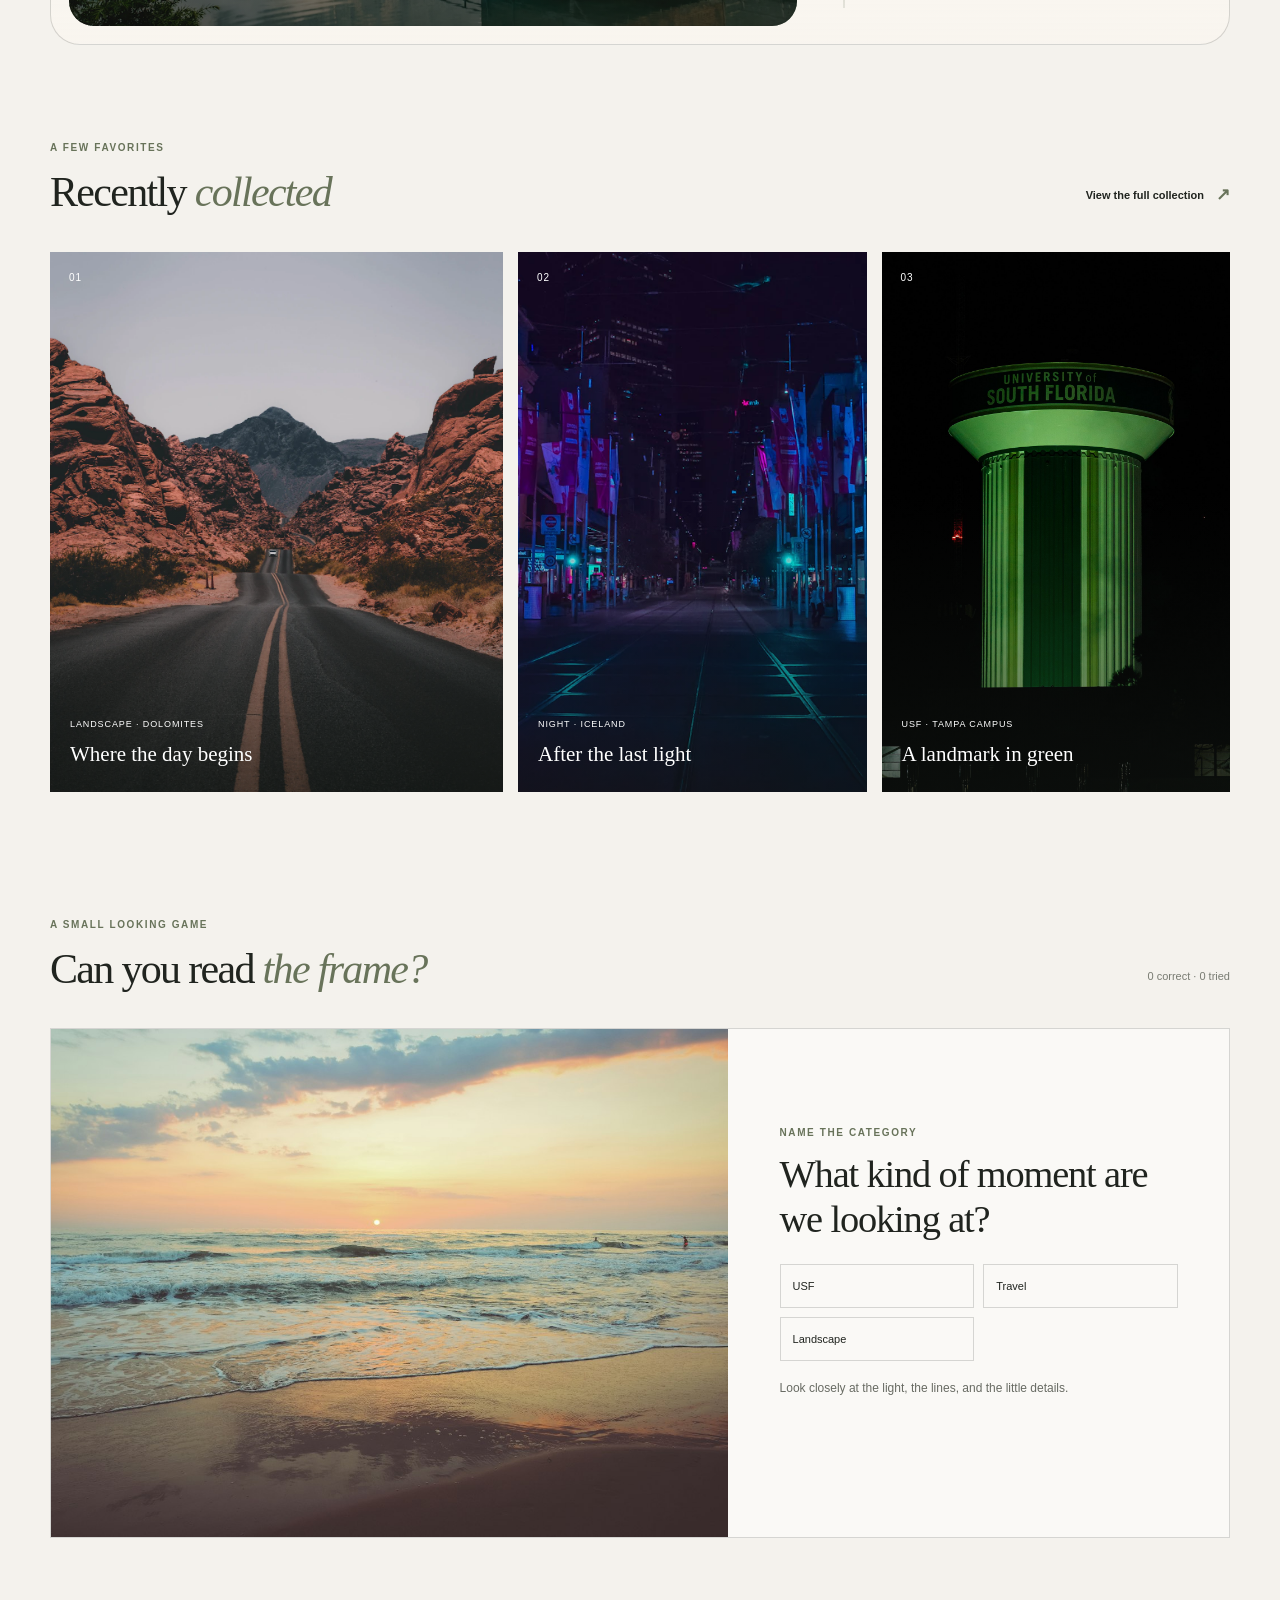
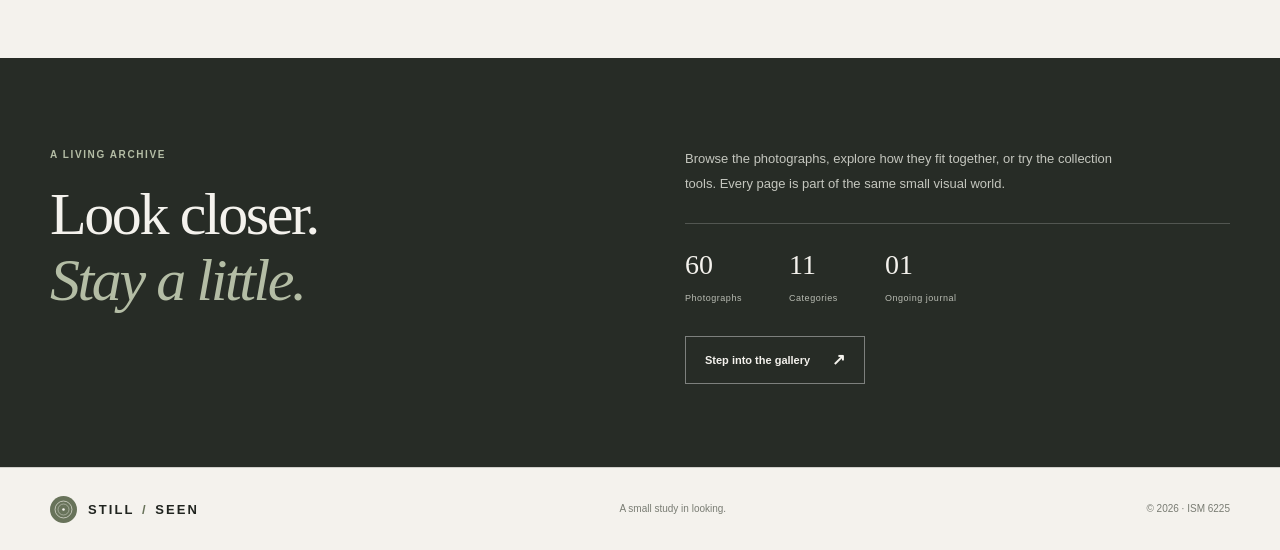
==== commit 6aa89075: "Publish expanded 60-photo Still Seen portfolio Update the interactive portfolio, accessibility, and " ====
--- a/index.html
+++ b/index.html
@@ -1,63 +1,153 @@
-<!doctype html>
-<html lang="en">
-<head>
-  <meta charset="utf-8">
-  <meta name="viewport" content="width=device-width, initial-scale=1">
-  <meta name="description" content="A photography collection exploring people, places, and the small moments in between.">
-  <title>Still / Seen | Photography Portfolio</title>
-  <link rel="icon" href="img/brand-mark.svg" type="image/svg+xml">
-  <link rel="preconnect" href="https://fonts.googleapis.com">
-  <link rel="preconnect" href="https://fonts.gstatic.com" crossorigin>
-  <link href="https://fonts.googleapis.com/css2?family=DM+Sans:wght@400;500;600;700&family=Playfair+Display:wght@500;600;700&display=swap" rel="stylesheet">
-  <link rel="stylesheet" href="css/main.css">
-  <script src="js/main.js?v=4" defer></script>
-</head>
-<body>
-  <header class="site-header">
-    <div class="nav-shell">
-      <a class="brand" href="index.html"><img src="img/brand-mark.svg" alt=""><span>STILL <i>/</i> SEEN</span></a>
-      <button class="menu-toggle" type="button" aria-expanded="false" aria-controls="primary-nav" aria-label="Open navigation"><span></span><span></span></button>
-      <nav class="primary-nav" id="primary-nav" aria-label="Main navigation">
-        <a class="current" aria-current="page" href="index.html">Home</a>
-        <a href="portfolio.html">Portfolio</a>
-        <a href="managephotos.html">Manage photos</a>
-        <a href="analytics.html">Analytics</a>
-        <a href="aboutus.html">About</a>
-      </nav>
-    </div>
-  </header>
-  <main>
-    <section class="hero">
-      <div class="hero-copy">
-        <p class="eyebrow"><span class="eyebrow-dot"></span> Photography portfolio · Shivamani Reddy</p>
-        <h1>Finding the<br><em>extraordinary</em><br>in the everyday.</h1>
-        <p class="hero-description">An evolving collection of landscapes, city corners, and fleeting human moments, made to be explored, not just viewed.</p>
-        <div class="hero-actions"><a class="button button-dark" href="portfolio.html">Explore the collection <span aria-hidden="true">↗</span></a><a class="text-link" href="aboutus.html">About this project <span aria-hidden="true">→</span></a></div>
-        <div class="hero-note"><span class="note-line"></span><span>Photographs, gathered with intention.</span></div>
-      </div>
-      <div class="hero-visual">
-        <img src="img/alpine-lake.webp" alt="Mountain lake reflecting a dramatic, cloud-filled sky">
-        <div class="photo-caption">                <span>01 / 25</span><span>Quiet places, loud feelings</span><span>46° 51′ N, 9° 31′ E</span></div>
-        <div class="image-stamp">FIELD<br>NOTES<br><b>№ 01</b></div>
-      </div>
-      <div class="hero-index" aria-hidden="true">01 | 25</div>
-    </section>
-    <section class="intro section-wrap">
-      <div><p class="eyebrow">The collection</p><h2>Every frame holds<br>a different <em>world.</em></h2></div>
-      <div class="intro-aside"><p>From the hush of a distant shoreline to the rhythm of a city street, this is a growing visual journal organized by the places, people, and light that stay with us.</p><a class="text-link" href="portfolio.html">Browse all photographs <span aria-hidden="true">→</span></a></div>
-    </section>
-    <section class="featured section-wrap">
-      <div class="section-heading"><div><p class="eyebrow">A few favorites</p><h2>Recently <em>collected</em></h2></div><a class="text-link" href="portfolio.html">View the full collection <span aria-hidden="true">↗</span></a></div>
-      <div class="featured-grid">
-        <a class="featured-card featured-large" href="portfolio.html"><img src="img/dolomites.webp" alt="Sunlit mountain landscape beneath an open sky" loading="lazy"><span class="card-number">01</span><span class="featured-label"><span>Landscape · Dolomites</span><b>Where the day begins</b></span></a>
-        <a class="featured-card" href="portfolio.html"><img src="img/night-sky.webp" alt="Night sky and mountain silhouettes" loading="lazy"><span class="card-number">02</span><span class="featured-label"><span>Night · Iceland</span><b>After the last light</b></span></a>
-        <a class="featured-card" href="portfolio.html?category=USF"><img src="img/usf-water-tower.jpg" alt="The University of South Florida campus water tower" loading="lazy"><span class="card-number">03</span><span class="featured-label"><span>USF · Tampa campus</span><b>A landmark in green</b></span></a>
-      </div>
-    </section>
-    <section class="home-bottom">
-      <div class="section-wrap bottom-inner"><div><p class="eyebrow">A living archive</p><h2>Look closer.<br><em>Stay a little.</em></h2></div><div class="bottom-right"><p>Browse the photographs, explore how they fit together, or try the collection tools. Every page is part of the same small visual world.</p><div class="stat-line"><div><strong data-stat-total>0</strong><span>Photographs</span></div><div><strong data-stat-categories>0</strong><span>Categories</span></div><div><strong>01</strong><span>Ongoing journal</span></div></div><a class="button button-light" href="portfolio.html">Step into the gallery <span aria-hidden="true">↗</span></a></div></div>
-    </section>
-  </main>
-  <footer class="site-footer"><div class="footer-inner"><a class="brand" href="index.html"><img src="img/brand-mark.svg" alt=""><span>STILL <i>/</i> SEEN</span></a><span>A small study in looking.</span><span>© <span data-year></span> · ISM 6225</span></div></footer>
-</body>
-</html>
+<!doctype html>
+<html lang="en">
+<head>
+  <meta charset="utf-8">
+  <meta name="viewport" content="width=device-width, initial-scale=1">
+  <meta name="description" content="A photography collection exploring people, places, and the small moments in between.">
+  <title>Still / Seen | Photography Portfolio</title>
+  <link rel="icon" href="img/brand-mark.svg" type="image/svg+xml">
+  <link rel="preconnect" href="https://fonts.googleapis.com">
+  <link rel="preconnect" href="https://fonts.gstatic.com" crossorigin>
+  <link href="https://fonts.googleapis.com/css2?family=DM+Sans:wght@400;500;600;700&family=Playfair+Display:wght@500;600;700&display=swap" rel="stylesheet">
+  <link rel="stylesheet" href="css/main.css">
+  <script src="js/main.js?v=10" defer></script>
+</head>
+<body>
+  <a class="skip-link" href="#main-content">Skip to content</a>
+  <header class="site-header">
+    <div class="nav-shell">
+      <a class="brand" href="index.html"><img src="img/brand-mark.svg" alt=""><span>STILL <i>/</i> SEEN</span></a>
+      <button class="menu-toggle" type="button" aria-expanded="false" aria-controls="primary-nav" aria-label="Open navigation"><span></span><span></span></button>
+      <nav class="primary-nav" id="primary-nav" aria-label="Main navigation">
+        <a class="current" aria-current="page" href="index.html">Home</a>
+        <a href="portfolio.html">Portfolio</a>
+        <a href="managephotos.html">Manage photos</a>
+        <a href="analytics.html">Analytics</a>
+        <a href="aboutus.html">About</a>
+      </nav>
+    </div>
+  </header>
+  <main id="main-content" tabindex="-1">
+    <section class="hero">
+      <div class="hero-copy">
+        <p class="eyebrow"><span class="eyebrow-dot"></span> Photography portfolio · Shivamani Reddy</p>
+        <h1>Finding the<br><em>extraordinary</em><br>in the everyday.</h1>
+        <p class="hero-description">An evolving collection of landscapes, city corners, and fleeting human moments, made to be explored, not just viewed.</p>
+        <div class="hero-actions"><a class="button button-dark" href="portfolio.html">Explore the collection <span aria-hidden="true">↗</span></a><a class="text-link" href="aboutus.html">About this project <span aria-hidden="true">→</span></a></div>
+        <div class="hero-note"><span class="note-line"></span><span>Photographs, gathered with intention.</span></div>
+      </div>
+      <div class="hero-visual">
+        <img src="img/alpine-lake.webp" alt="Mountain lake reflecting a dramatic, cloud-filled sky">
+        <div class="photo-caption"><span>01 / <span data-collection-total>60</span></span><span>Quiet places, loud feelings</span><span>46° 51′ N, 9° 31′ E</span></div>
+        <div class="image-stamp">FIELD<br>NOTES<br><b>№ 01</b></div>
+      </div>
+      <div class="hero-index" aria-hidden="true">01 | <span data-collection-total>60</span></div>
+    </section>
+    <section class="intro section-wrap">
+      <div><p class="eyebrow">The collection</p><h2>Every frame holds<br>a different <em>world.</em></h2></div>
+      <div class="intro-aside"><p>From the hush of a distant shoreline to the rhythm of a city street, this is a growing visual journal organized by the places, people, and light that stay with us.</p><a class="text-link" href="portfolio.html">Browse all photographs <span aria-hidden="true">→</span></a></div>
+    </section>
+    <section class="light-explorer section-wrap" data-light-explorer>
+      <div class="section-heading"><div><p class="eyebrow">Let the light lead</p><h2>Choose a <em>mood.</em></h2></div><a class="text-link" href="portfolio.html">See the full archive <span aria-hidden="true">↗</span></a></div>
+      <div class="explorer-shell">
+        <div class="explorer-visual">
+          <img id="light-explorer-image" src="img/dolomites.webp" alt="A dawn landscape in the Dolomites">
+          <div class="explorer-overlay">
+            <span class="explorer-badge" id="light-mood-label">Dawn</span>
+            <h3 id="light-mood-title">A fresh start</h3>
+            <p id="light-mood-copy">The first light is quiet and generous, turning the ridgeline into a soft horizon of possibility.</p>
+          </div>
+          <div class="light-meter" aria-label="Light intensity meter">
+            <span>Light level</span>
+            <div class="meter-track"><span id="light-meter-fill"></span></div>
+          </div>
+        </div>
+        <div class="explorer-panel">
+          <p class="eyebrow">Light explorer</p>
+          <h3>Find the feeling in each frame.</h3>
+          <div class="mood-buttons" aria-label="Select a light mood">
+            <button class="mood-button is-active" type="button" data-mood="dawn">Dawn</button>
+            <button class="mood-button" type="button" data-mood="daylight">Daylight</button>
+            <button class="mood-button" type="button" data-mood="golden">Golden</button>
+            <button class="mood-button" type="button" data-mood="night">Night</button>
+          </div>
+          <div class="mood-facts">
+            <div><span>Place</span><strong id="light-location">Dolomites, Italy</strong></div>
+            <div><span>Category</span><strong id="light-category">Landscape</strong></div>
+            <div><span>Year</span><strong id="light-year">2026</strong></div>
+          </div>
+        </div>
+      </div>
+    </section>
+    <section class="story-reel section-wrap" data-story-reel>
+      <div class="section-heading"><div><p class="eyebrow">Field journal</p><h2>One <em>tiny story</em> at a time.</h2></div><button class="text-link button-inline" type="button" id="shuffle-story" aria-label="Show another story">Shuffle the next note <span aria-hidden="true">↻</span></button></div>
+      <div class="story-shell">
+        <div class="story-visual">
+          <img id="story-image" src="img/alpine-lake.webp" alt="A reflective mountain lake at dawn">
+          <div class="story-badge" id="story-badge">01 · Picked up in the field</div>
+        </div>
+        <div class="story-copy">
+          <p class="eyebrow" id="story-category">Landscape</p>
+          <h3 id="story-title">The quiet before the valley wakes</h3>
+          <blockquote id="story-quote">“A frame can hold the moment before the world fully wakes up.”</blockquote>
+          <div class="story-meta">
+            <span id="story-location">Lake Bled, Slovenia</span>
+            <span id="story-year">2025</span>
+          </div>
+          <div class="story-tags" id="story-tags">
+            <span>Stillness</span>
+            <span>Reflection</span>
+            <span>Morning</span>
+          </div>
+        </div>
+      </div>
+    </section>
+    <section class="journey-map section-wrap" data-journey-map>
+      <div class="section-heading"><div><p class="eyebrow">Travel notes</p><h2>A map of the <em>places</em> this archive keeps.</h2></div><a class="text-link" href="portfolio.html">Open the full route <span aria-hidden="true">↗</span></a></div>
+      <div class="journey-shell">
+        <div class="journey-preview">
+          <img id="journey-image" src="img/alpine-lake.webp" alt="A mountain lake at dawn">
+          <div class="journey-overlay">
+            <span class="eyebrow" id="journey-meta">Landscape · Dolomites</span>
+            <h3 id="journey-title">Where the light lingers</h3>
+            <p id="journey-description">A quiet edge of the day where the mountain and the water seem to hold the same breath.</p>
+          </div>
+        </div>
+        <div class="journey-route" aria-label="Collection route map">
+          <button class="route-stop is-active" type="button" data-journey-index="0"><span class="marker"></span><span class="stop-copy"><strong>Dolomites</strong><small>Italy</small></span></button>
+          <button class="route-stop" type="button" data-journey-index="1"><span class="marker"></span><span class="stop-copy"><strong>New Orleans</strong><small>USA</small></span></button>
+          <button class="route-stop" type="button" data-journey-index="2"><span class="marker"></span><span class="stop-copy"><strong>North Shore</strong><small>Oahu</small></span></button>
+          <button class="route-stop" type="button" data-journey-index="3"><span class="marker"></span><span class="stop-copy"><strong>Vik</strong><small>Iceland</small></span></button>
+          <button class="route-stop" type="button" data-journey-index="4"><span class="marker"></span><span class="stop-copy"><strong>Tampa</strong><small>Florida</small></span></button>
+        </div>
+      </div>
+    </section>
+    <section class="featured section-wrap">
+      <div class="section-heading"><div><p class="eyebrow">A few favorites</p><h2>Recently <em>collected</em></h2></div><a class="text-link" href="portfolio.html">View the full collection <span aria-hidden="true">↗</span></a></div>
+      <div class="featured-grid">
+        <a class="featured-card featured-large" href="portfolio.html?photo=p01"><img src="img/dolomites.webp" alt="Sunlit mountain landscape beneath an open sky" loading="lazy"><span class="card-number">01</span><span class="featured-label"><span>Landscape · Dolomites</span><b>Where the day begins</b></span></a>
+        <a class="featured-card" href="portfolio.html?photo=p02"><img src="img/night-sky.webp" alt="Night sky and mountain silhouettes" loading="lazy"><span class="card-number">02</span><span class="featured-label"><span>Night · Iceland</span><b>After the last light</b></span></a>
+        <a class="featured-card" href="portfolio.html?photo=p26"><img src="img/usf-water-tower.jpg" alt="The University of South Florida campus water tower" loading="lazy"><span class="card-number">03</span><span class="featured-label"><span>USF · Tampa campus</span><b>A landmark in green</b></span></a>
+      </div>
+    </section>
+    <section class="frame-game section-wrap" data-frame-game aria-labelledby="frame-game-title">
+      <div class="section-heading"><div><p class="eyebrow">A small looking game</p><h2 id="frame-game-title">Can you read <em>the frame?</em></h2></div><p class="frame-game-score" id="frame-game-score" aria-live="polite">0 correct · 0 tried</p></div>
+      <div class="frame-game-shell">
+        <div class="frame-game-image"><img id="frame-game-image" src="img/dolomites.webp" alt="A mountain landscape from the collection"></div>
+        <div class="frame-game-card">
+          <p class="eyebrow">Name the category</p>
+          <h3 id="frame-game-prompt">What kind of moment are we looking at?</h3>
+          <div class="frame-game-options" id="frame-game-options" role="group" aria-label="Choose the photograph category"></div>
+          <p class="frame-game-feedback" id="frame-game-feedback" aria-live="polite">Look closely at the light, the lines, and the little details.</p>
+          <button class="button button-dark frame-game-next" id="frame-game-next" type="button">Show me another <span aria-hidden="true">↻</span></button>
+          <a class="text-link frame-game-browse" id="frame-game-browse" href="portfolio.html">Browse the collection <span aria-hidden="true">↗</span></a>
+        </div>
+      </div>
+    </section>
+    <section class="home-bottom">
+      <div class="section-wrap bottom-inner"><div><p class="eyebrow">A living archive</p><h2>Look closer.<br><em>Stay a little.</em></h2></div><div class="bottom-right"><p>Browse the photographs, explore how they fit together, or try the collection tools. Every page is part of the same small visual world.</p><div class="stat-line"><div><strong data-stat-total>0</strong><span>Photographs</span></div><div><strong data-stat-categories>0</strong><span>Categories</span></div><div><strong>01</strong><span>Ongoing journal</span></div></div><a class="button button-light" href="portfolio.html">Step into the gallery <span aria-hidden="true">↗</span></a></div></div>
+    </section>
+  </main>
+  <footer class="site-footer"><div class="footer-inner"><a class="brand" href="index.html"><img src="img/brand-mark.svg" alt=""><span>STILL <i>/</i> SEEN</span></a><span>A small study in looking.</span><span>© <span data-year></span> · ISM 6225</span></div></footer>
+</body>
+</html>
--- a/css/main.css
+++ b/css/main.css
@@ -16,6 +16,10 @@
 a { color: inherit; text-decoration: none; }
 button, input, select, textarea { font: inherit; }
 button, a { -webkit-tap-highlight-color: transparent; }
+.skip-link { position: fixed; z-index: 10; top: 12px; left: 12px; padding: 11px 15px; transform: translateY(-160%); background: var(--ink); color: var(--paper); font-size: 12px; }
+.skip-link:focus { transform: translateY(0); }
+:focus-visible { outline: 3px solid #8a6842; outline-offset: 3px; }
+main:focus { outline: none; }
 .sr-only { position: absolute; width: 1px; height: 1px; overflow: hidden; clip: rect(0,0,0,0); white-space: nowrap; }
 .site-header { height: 82px; border-bottom: 1px solid var(--line); }
 .nav-shell, .footer-inner { width: min(1440px, calc(100% - 100px)); height: 100%; margin: 0 auto; display: flex; align-items: center; justify-content: space-between; }
@@ -62,6 +66,61 @@
 .intro h2, .section-heading h2 { margin: 0; font-size: clamp(36px, 4vw, 54px); line-height: 1.15; }
 .intro-aside { max-width: 440px; padding: 0 0 4px 11px; }
 .intro-aside p, .bottom-right > p { margin-bottom: 20px; color: #696c64; font-size: 13px; line-height: 1.9; }
+.light-explorer { padding-top: 30px; padding-bottom: 120px; }
+.explorer-shell { display: grid; grid-template-columns: 1.35fr .65fr; gap: 26px; align-items: stretch; }
+.explorer-visual { --explorer-accent: #68735a; position: relative; min-height: 470px; overflow: hidden; background: #d8d2c8; border-radius: 36px; border: 1px solid rgba(32,36,31,.08); box-shadow: 0 24px 60px rgba(32,36,31,.08); }
+.explorer-visual::before { position: absolute; inset: 0; background: linear-gradient(130deg, rgba(18,20,17,.10), rgba(18,20,17,.38)); content: ""; z-index: 1; }
+.explorer-visual img { position: absolute; inset: 0; width: 100%; height: 100%; object-fit: cover; transition: transform .75s ease, filter .75s ease; }
+.explorer-visual:hover img { transform: scale(1.04); filter: saturate(1.1); }
+.explorer-overlay { position: absolute; z-index: 2; left: 30px; right: 30px; bottom: 32px; display: grid; gap: 10px; color: white; }
+.explorer-badge { width: fit-content; padding: 7px 10px; border-radius: 999px; border: 1px solid rgba(255,255,255,.52); background: rgba(17,17,17,.26); backdrop-filter: blur(6px); font-size: 9px; letter-spacing: .14em; text-transform: uppercase; }
+.explorer-overlay h3 { margin: 0; font-family: var(--serif); font-size: clamp(34px, 3vw, 58px); line-height: 1.04; font-weight: 500; }
+.explorer-overlay p { margin: 0; max-width: 430px; font-size: 13px; line-height: 1.8; color: rgba(255,255,255,.88); }
+.light-meter { position: absolute; z-index: 2; right: 28px; top: 28px; display: grid; gap: 8px; justify-items: end; color: rgba(255,255,255,.9); }
+.light-meter span { font-size: 9px; letter-spacing: .12em; text-transform: uppercase; }
+.meter-track { width: 150px; height: 8px; border-radius: 999px; background: rgba(255,255,255,.22); overflow: hidden; }
+.meter-track > span { display: block; width: 38%; height: 100%; border-radius: inherit; background: linear-gradient(90deg, rgba(255,255,255,.95), var(--explorer-accent)); box-shadow: 0 0 20px rgba(255,255,255,.55); }
+.explorer-panel { display: flex; flex-direction: column; justify-content: center; padding: clamp(20px, 2vw, 30px); background: linear-gradient(180deg, rgba(255,255,255,.6), rgba(255,255,255,.8)); border: 1px solid var(--line); border-radius: 28px; }
+.explorer-panel > h3 { margin: 0 0 22px; font-family: var(--serif); font-size: clamp(28px, 2vw, 40px); line-height: 1.08; }
+.mood-buttons { display: grid; grid-template-columns: repeat(2, minmax(0, 1fr)); gap: 10px; }
+.mood-button { min-height: 42px; border: 1px solid var(--line); border-radius: 999px; background: rgba(255,255,255,.45); color: var(--ink); font-size: 11px; font-weight: 600; letter-spacing: .08em; text-transform: uppercase; cursor: pointer; transition: all .2s ease; }
+.mood-button.is-active { background: var(--explorer-accent); border-color: transparent; color: white; box-shadow: 0 14px 30px color-mix(in srgb, var(--explorer-accent) 25%, transparent); }
+.mood-facts { display: grid; gap: 14px; margin-top: 26px; padding-top: 20px; border-top: 1px solid var(--line); }
+.mood-facts div { display: flex; justify-content: space-between; gap: 18px; font-size: 11px; letter-spacing: .08em; text-transform: uppercase; }
+.mood-facts span { color: var(--muted); }
+.mood-facts strong { font-size: 12px; letter-spacing: .06em; text-transform: none; }
+.story-reel { padding-top: 10px; padding-bottom: 95px; }
+.story-shell { display: grid; grid-template-columns: 1.2fr .8fr; gap: 24px; align-items: stretch; padding: 18px; border: 1px solid var(--line); border-radius: 30px; background: linear-gradient(180deg, rgba(255,255,255,.72), rgba(245,240,233,.88)); }
+.story-visual { position: relative; min-height: 420px; overflow: hidden; border-radius: 22px; }
+.story-visual img { position: absolute; inset: 0; width: 100%; height: 100%; object-fit: cover; }
+.story-badge { position: absolute; left: 18px; top: 18px; padding: 8px 10px; border-radius: 999px; background: rgba(22,24,20,.4); color: white; font-size: 9px; letter-spacing: .12em; text-transform: uppercase; }
+.story-copy { display: flex; flex-direction: column; justify-content: center; padding: 8px 10px 8px 4px; }
+.story-copy h3 { margin: 0 0 16px; font-family: var(--serif); font-size: clamp(32px, 2.8vw, 48px); line-height: 1.06; }
+.story-copy blockquote { margin: 0 0 16px; padding-left: 18px; border-left: 2px solid var(--olive); color: #52574f; font-size: 17px; line-height: 1.7; }
+.story-meta { display: flex; justify-content: space-between; gap: 12px; padding-top: 18px; border-top: 1px solid var(--line); color: var(--muted); font-size: 11px; letter-spacing: .1em; text-transform: uppercase; }
+.story-tags { display: flex; flex-wrap: wrap; gap: 8px; margin-top: 22px; }
+.story-tags span { padding: 7px 10px; border-radius: 999px; border: 1px solid var(--line); background: rgba(255,255,255,.4); font-size: 9px; letter-spacing: .1em; text-transform: uppercase; }
+.button-inline { display: inline-flex; align-items: center; gap: 12px; border: 0; background: transparent; padding: 0; color: var(--ink); cursor: pointer; font-size: 11px; font-weight: 600; }
+.button-inline span { color: var(--olive); font-size: 17px; transition: transform .2s; }
+.button-inline:hover span { transform: translateX(4px) rotate(45deg); }
+.journey-map { padding-top: 20px; padding-bottom: 95px; }
+.journey-shell { display: grid; grid-template-columns: 1.3fr .7fr; gap: 22px; padding: 18px; border: 1px solid var(--line); border-radius: 30px; background: linear-gradient(180deg, rgba(255,255,255,.55), rgba(249,245,239,.9)); }
+.journey-preview { position: relative; min-height: 390px; overflow: hidden; border-radius: 25px; }
+.journey-preview img { position: absolute; inset: 0; width: 100%; height: 100%; object-fit: cover; }
+.journey-preview::before { position: absolute; inset: 0; background: linear-gradient(180deg, rgba(18,20,17,.08), rgba(18,20,17,.62)); content: ""; z-index: 1; }
+.journey-overlay { position: absolute; z-index: 2; left: 26px; right: 26px; bottom: 26px; color: white; }
+.journey-overlay .eyebrow { margin-bottom: 8px; color: rgba(255,255,255,.8); }
+.journey-overlay h3 { margin: 0 0 10px; font-family: var(--serif); font-size: clamp(34px, 2.8vw, 52px); line-height: 1.05; }
+.journey-overlay p { max-width: 500px; margin: 0; color: rgba(255,255,255,.86); font-size: 13px; line-height: 1.8; }
+.journey-route { position: relative; display: grid; gap: 12px; align-content: center; padding: 18px 14px 18px 16px; }
+.journey-route::before { position: absolute; left: 24px; top: 18px; bottom: 18px; width: 2px; background: linear-gradient(180deg, rgba(104,115,90,.15), rgba(104,115,90,.75), rgba(104,115,90,.15)); content: ""; }
+.route-stop { position: relative; z-index: 1; display: flex; align-items: center; gap: 15px; width: 100%; padding: 12px 16px 12px 0; border: 0; background: transparent; text-align: left; cursor: pointer; }
+.route-stop .marker { width: 15px; height: 15px; flex-shrink: 0; border-radius: 50%; background: rgba(104,115,90,.35); border: 2px solid rgba(104,115,90,.9); box-shadow: 0 0 0 6px rgba(104,115,90,.09); }
+.route-stop.is-active .marker { background: #68735a; box-shadow: 0 0 0 8px rgba(104,115,90,.15); }
+.stop-copy { display: grid; gap: 2px; padding: 10px 14px; border-radius: 14px; background: rgba(255,255,255,.35); border: 1px solid rgba(32,36,31,.06); transition: transform .2s ease, background .2s ease; }
+.route-stop:hover .stop-copy, .route-stop.is-active .stop-copy { transform: translateX(4px); background: rgba(255,255,255,.8); }
+.stop-copy strong { font-size: 14px; }
+.stop-copy small { color: var(--muted); font-size: 9px; letter-spacing: .09em; text-transform: uppercase; }
 .featured { padding-bottom: 125px; }
 .section-heading { display: flex; align-items: end; justify-content: space-between; margin-bottom: 35px; }
 .section-heading .eyebrow { margin-bottom: 13px; }
@@ -202,6 +261,25 @@
 .about-end .eyebrow { margin: 0; }
 .about-end a { font-family: var(--serif); font-size: 20px; }
 .about-end a span { color: var(--olive); }
+.frame-game { padding-bottom: 120px; }
+.frame-game .section-heading { align-items: end; }
+.frame-game-score { margin: 0 0 8px; color: var(--muted); font-size: 11px; }
+.frame-game-shell { display: grid; grid-template-columns: 1.15fr .85fr; min-height: 390px; overflow: hidden; border: 1px solid var(--line); background: rgba(255,255,255,.48); }
+.frame-game-image { min-height: 390px; overflow: hidden; background: var(--paper-deep); }
+.frame-game-image img { width: 100%; height: 100%; min-height: 390px; object-fit: cover; }
+.frame-game-card { display: flex; flex-direction: column; align-items: flex-start; justify-content: center; padding: clamp(24px, 4vw, 58px); }
+.frame-game-card .eyebrow { margin-bottom: 12px; }
+.frame-game-card h3 { margin: 0 0 23px; font-family: var(--serif); font-size: clamp(27px, 3vw, 39px); font-weight: 500; letter-spacing: -.03em; line-height: 1.16; }
+.frame-game-options { width: 100%; display: grid; grid-template-columns: 1fr 1fr; gap: 9px; }
+.frame-game-option { min-height: 44px; padding: 9px 12px; border: 1px solid var(--line); background: transparent; color: var(--ink); cursor: pointer; font-size: 11px; text-align: left; transition: background .2s, color .2s, border-color .2s; }
+.frame-game-option:hover:not(:disabled) { border-color: var(--olive); background: rgba(104,115,90,.08); }
+.frame-game-option.is-correct { border-color: var(--olive); background: var(--olive); color: white; }
+.frame-game-option.is-wrong { border-color: #a76756; background: #a76756; color: white; }
+.frame-game-option:disabled { cursor: default; }
+.frame-game-feedback { min-height: 48px; margin: 17px 0 14px; color: #686b63; font-size: 12px; line-height: 1.7; }
+.frame-game-next { min-height: 43px; margin-bottom: 17px; }
+.frame-game-browse { font-size: 10px; }
+[hidden].frame-game-next, [hidden].frame-game-browse { display: none; }
 @media (min-width: 1441px) { .hero-copy { padding-left: calc((100vw - 1440px) / 2); } }
 @media (max-width: 900px) {
   .nav-shell, .footer-inner, .section-wrap { width: calc(100% - 56px); }
@@ -220,9 +298,13 @@
   .record-row { grid-template-columns: 66px 1fr; gap: 11px; }
   .record-row > img { width: 66px; height: 58px; }
   .record-actions { grid-column: 2; }
+  .story-shell { grid-template-columns: 1fr; }
+  .story-copy { padding: 0; }
   .about-hero { gap: 40px; }
   .about-image { height: 330px; }
   .about-body { gap: 40px; }
+  .frame-game-shell { grid-template-columns: 1fr 1fr; }
+  .frame-game-card { padding: 24px; }
 }
 @media (max-width: 620px) {
   body { font-size: 14px; }
@@ -258,6 +340,11 @@
   .bottom-inner { grid-template-columns: 1fr; gap: 27px; }
   .bottom-inner h2 { font-size: 51px; }
   .stat-line { gap: 25px; justify-content: space-between; }
+  .story-shell { padding: 12px; }
+  .story-visual { min-height: 290px; }
+  .story-copy h3 { font-size: 33px; }
+  .story-copy blockquote { font-size: 15px; }
+  .story-meta { flex-direction: column; gap: 8px; }
   .footer-inner { min-height: 103px; flex-wrap: wrap; justify-content: space-between; gap: 4px 10px; padding-top: 18px; padding-bottom: 15px; }
   .footer-inner > span:nth-child(2) { display: none; }
   .footer-inner > span { font-size: 9px; }
@@ -303,6 +390,11 @@
   .about-body { grid-template-columns: 1fr; gap: 16px; padding-top: 46px; padding-bottom: 65px; }
   .about-story h2 { font-size: 32px; }
   .about-end > div { align-items: flex-start; flex-direction: column; }
+  .frame-game { padding-bottom: 75px; }
+  .frame-game .section-heading { align-items: flex-start; }
+  .frame-game-shell { grid-template-columns: 1fr; }
+  .frame-game-image, .frame-game-image img { min-height: 280px; max-height: 360px; }
+  .frame-game-card { padding: 24px 20px; }
 }
 @media (prefers-reduced-motion: reduce) {
   *, *::before, *::after { scroll-behavior: auto !important; transition-duration: .01ms !important; animation-duration: .01ms !important; animation-iteration-count: 1 !important; }
